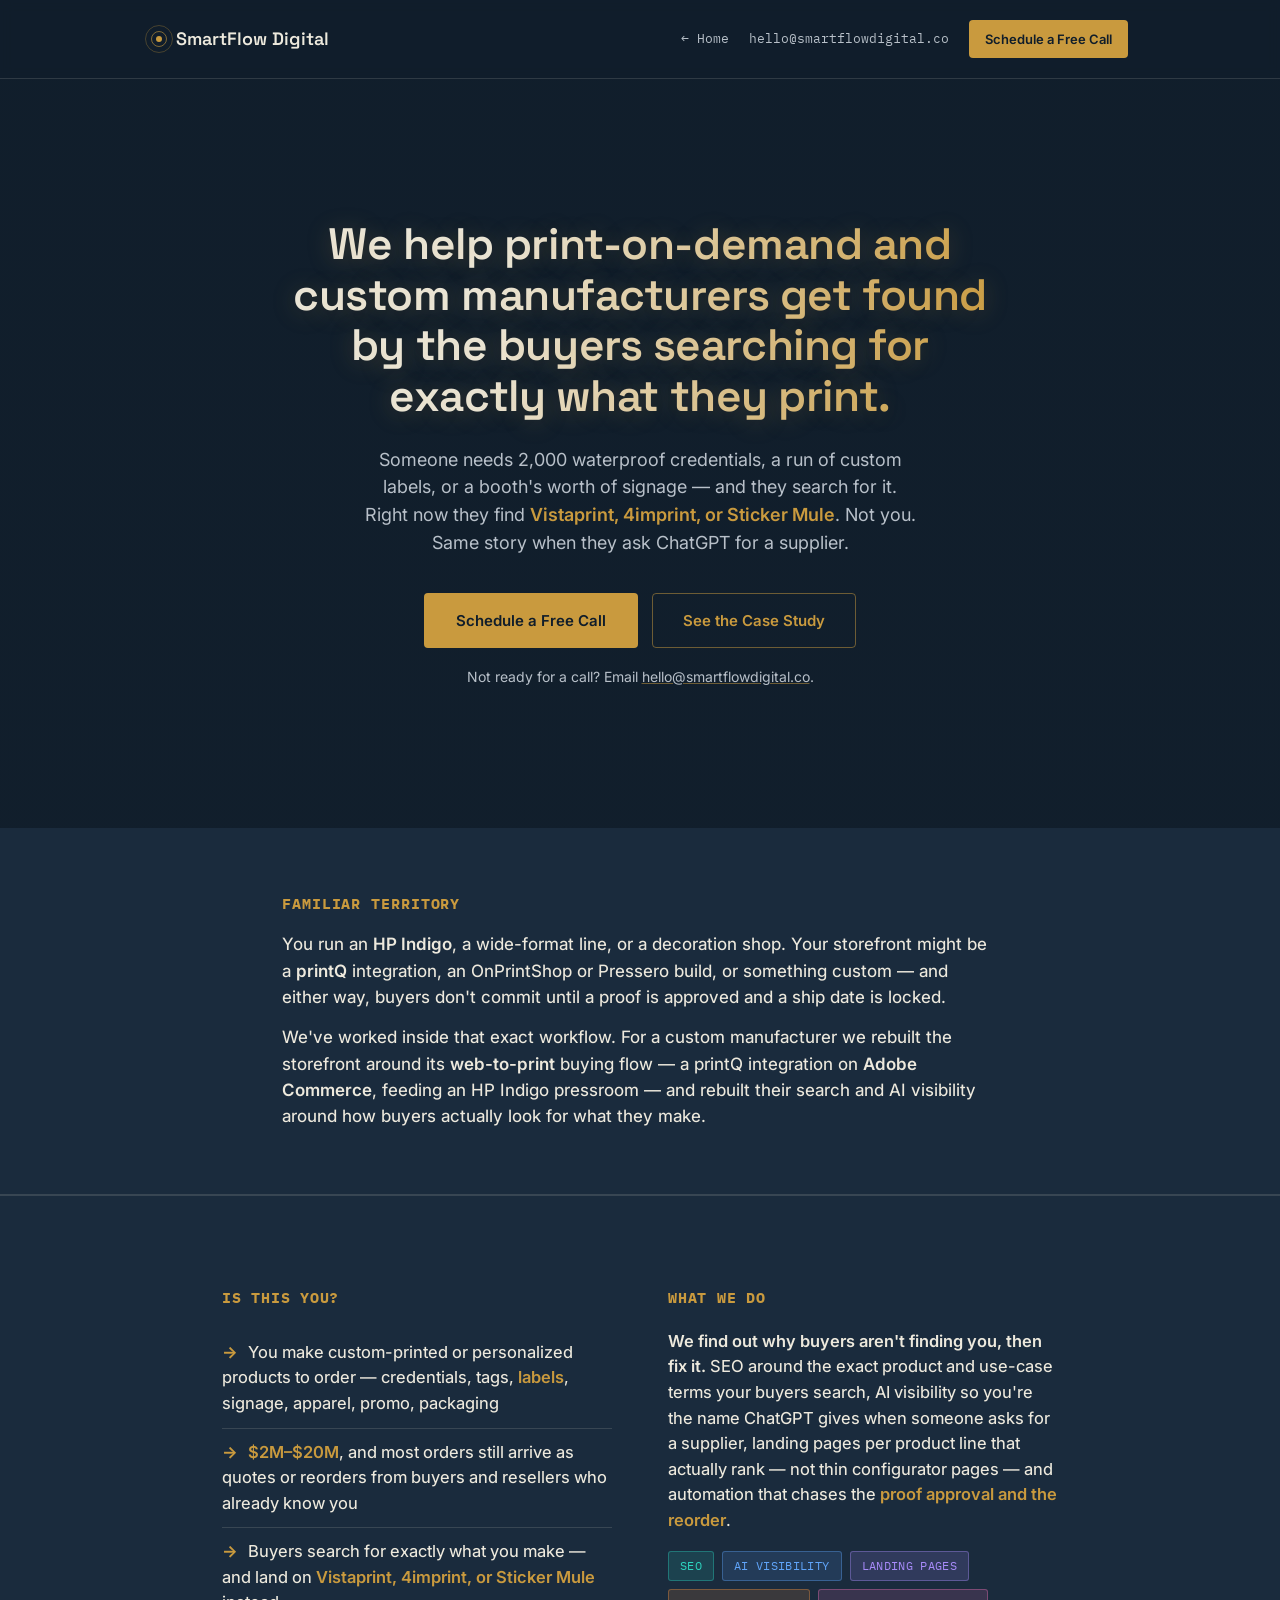
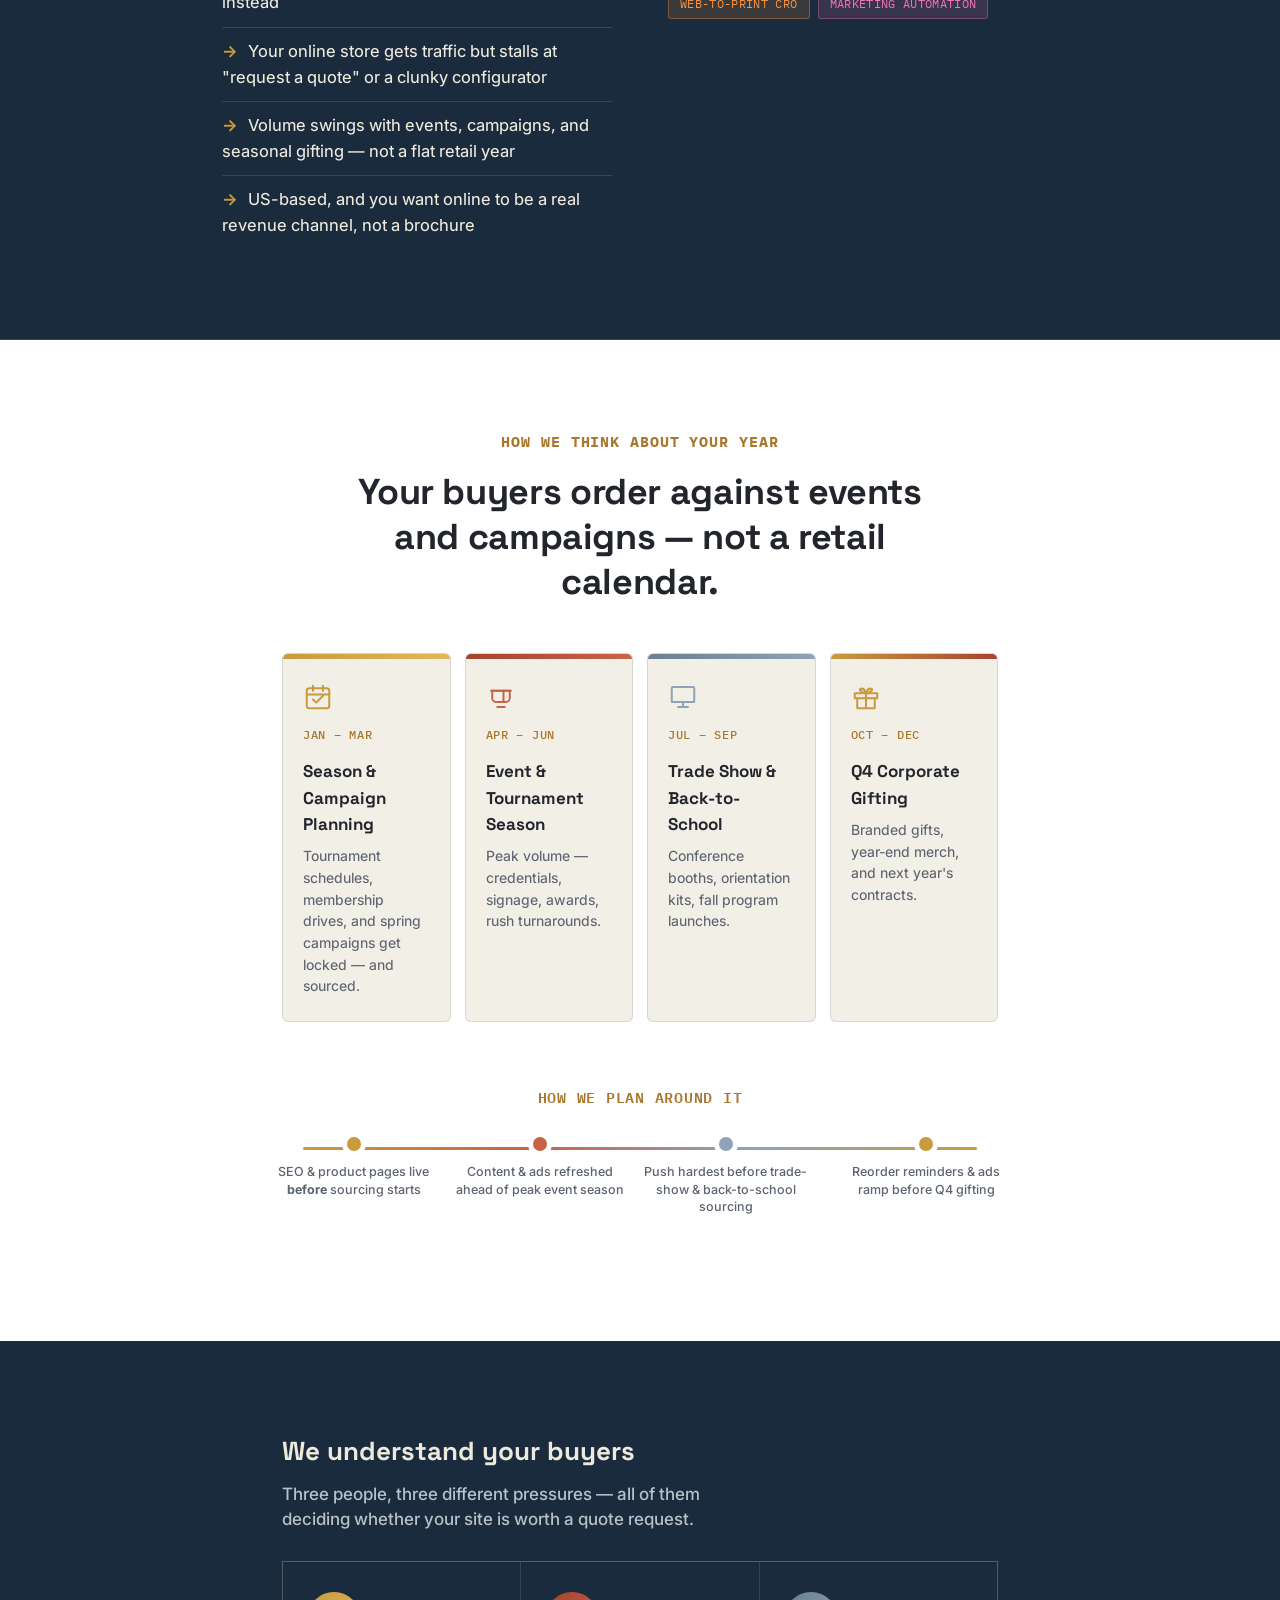
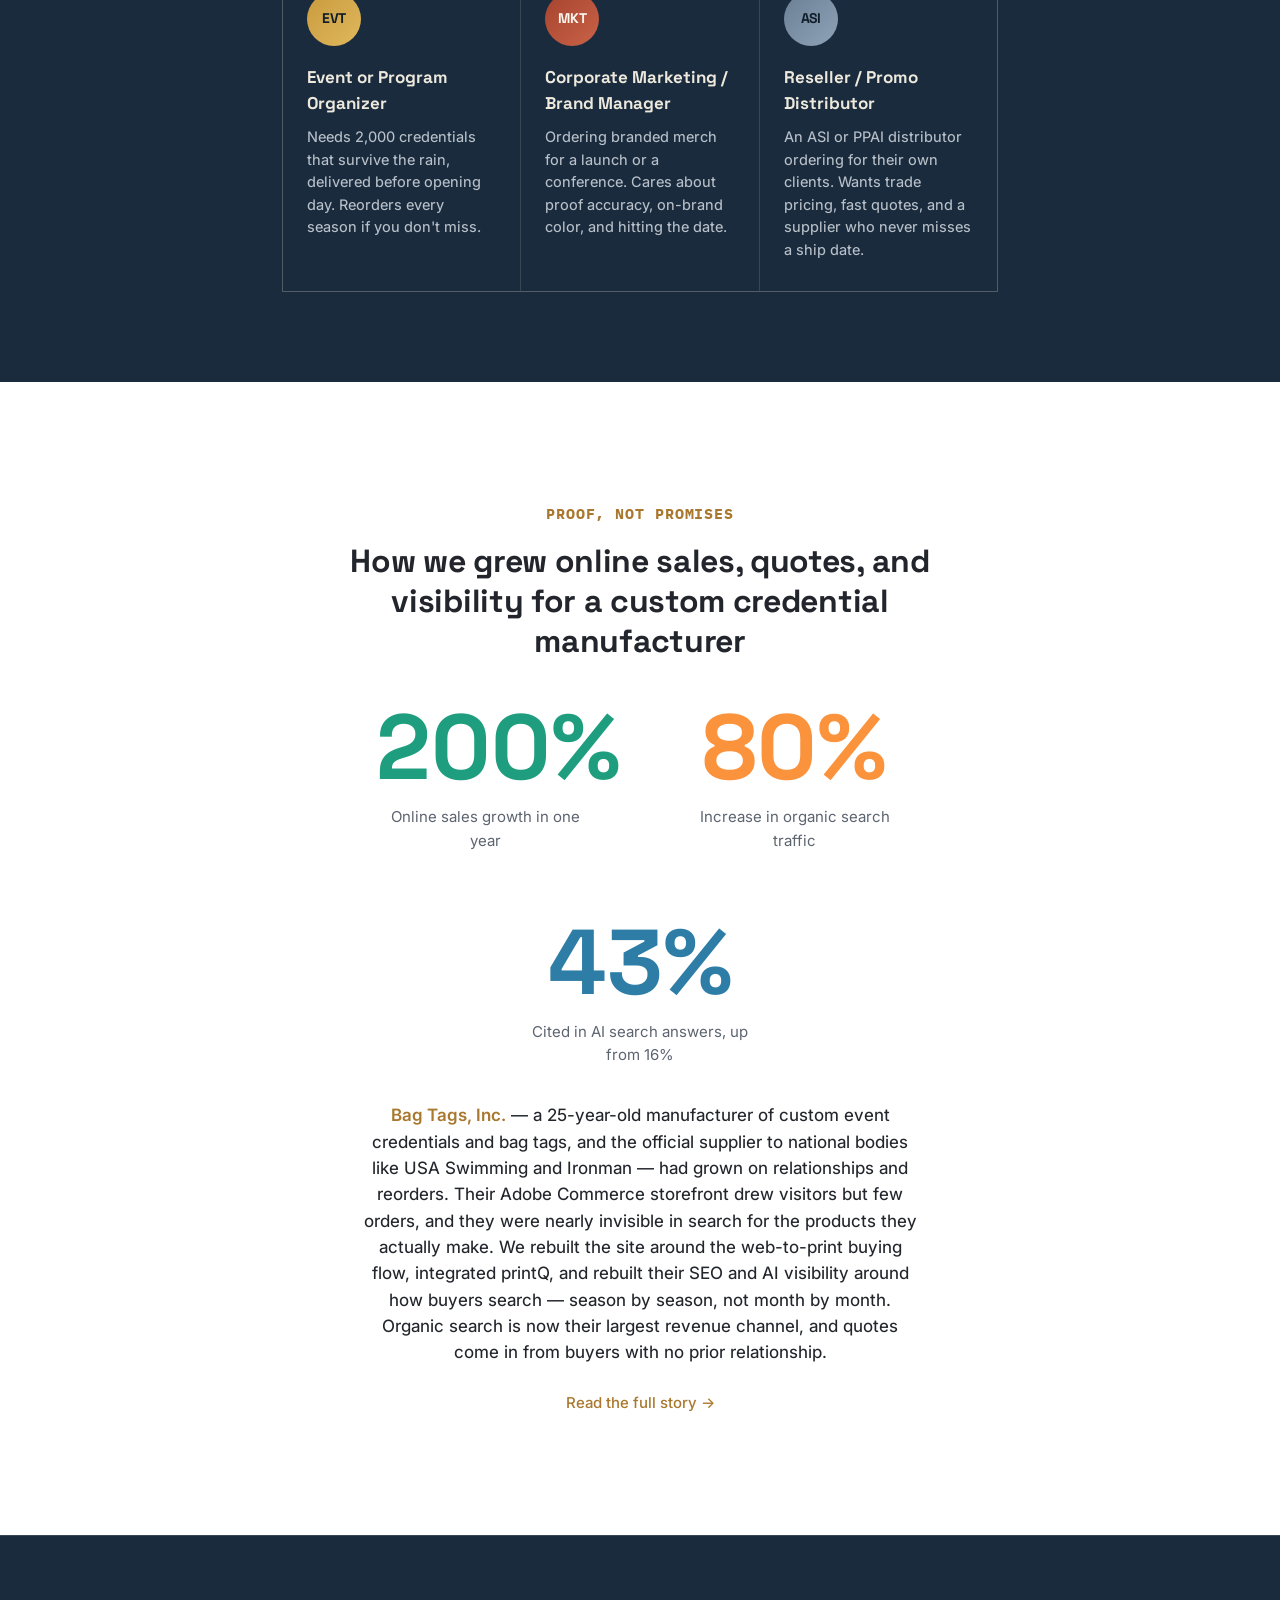
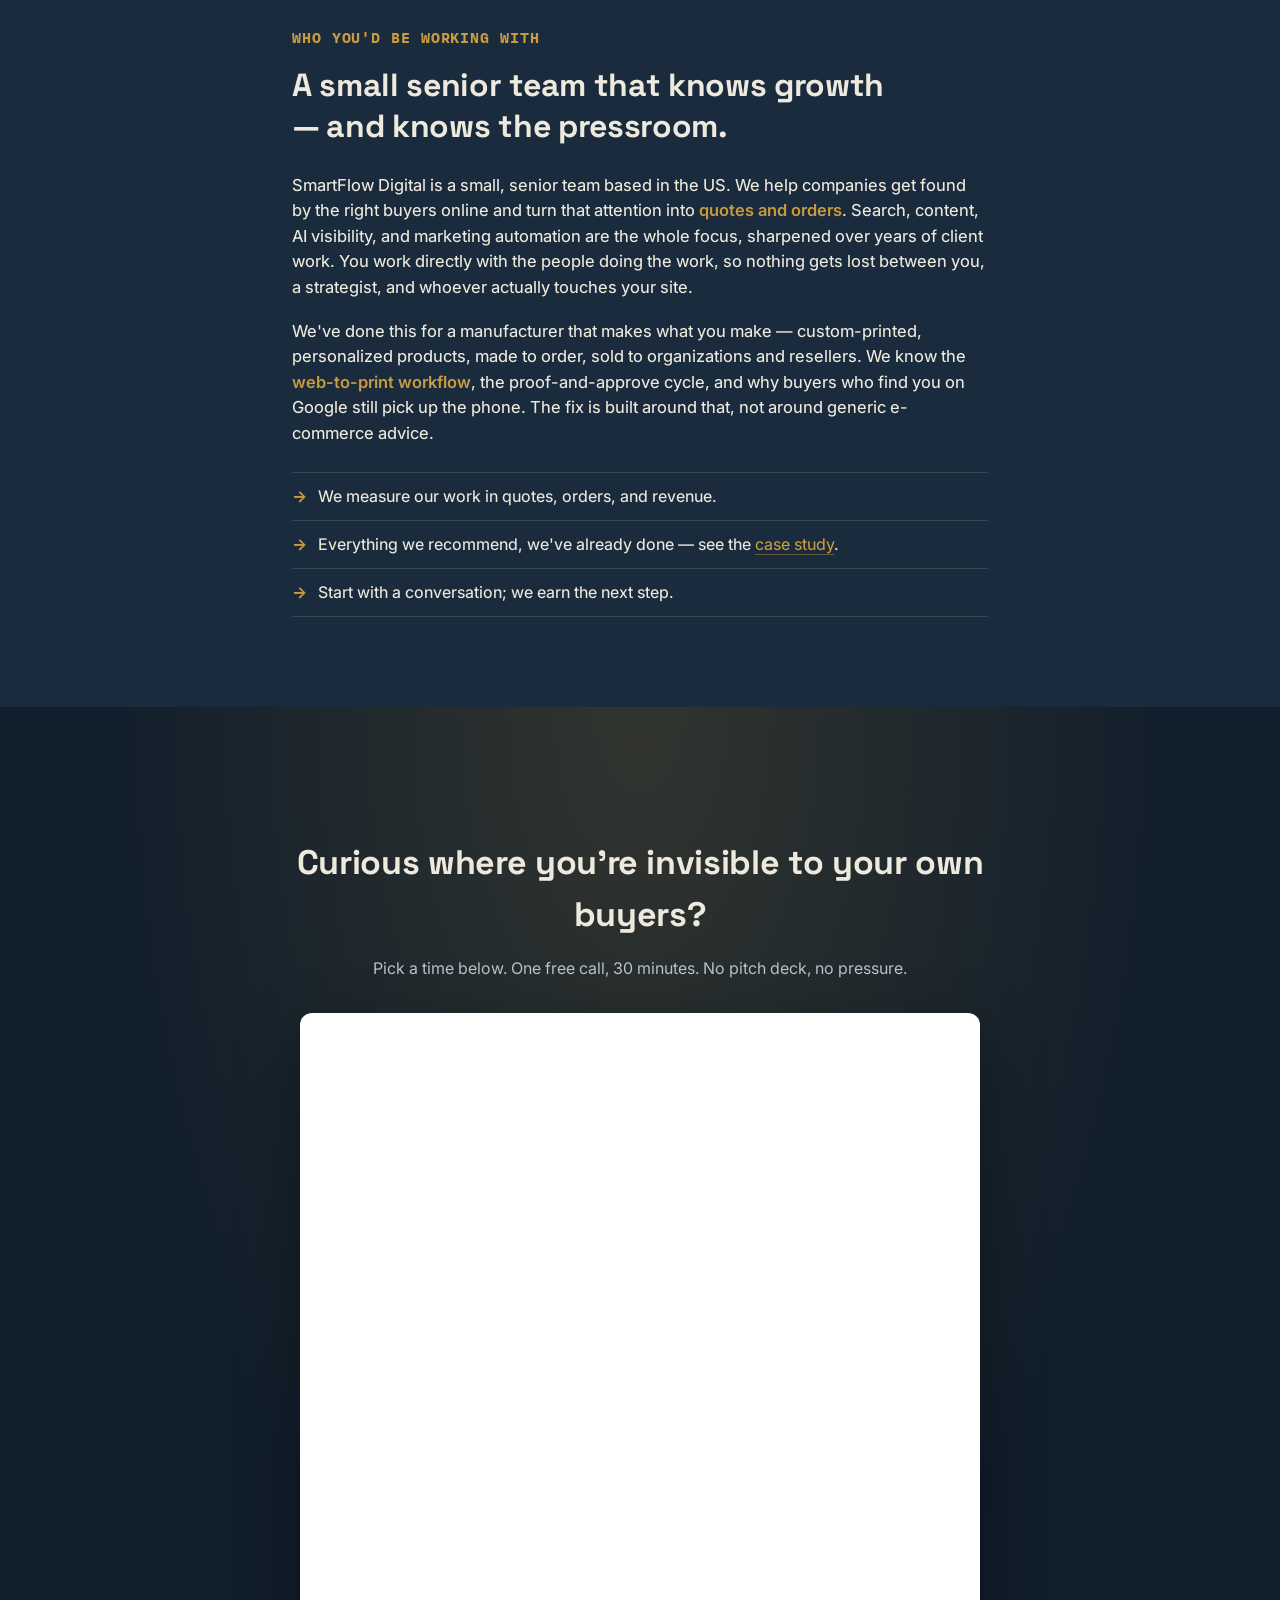
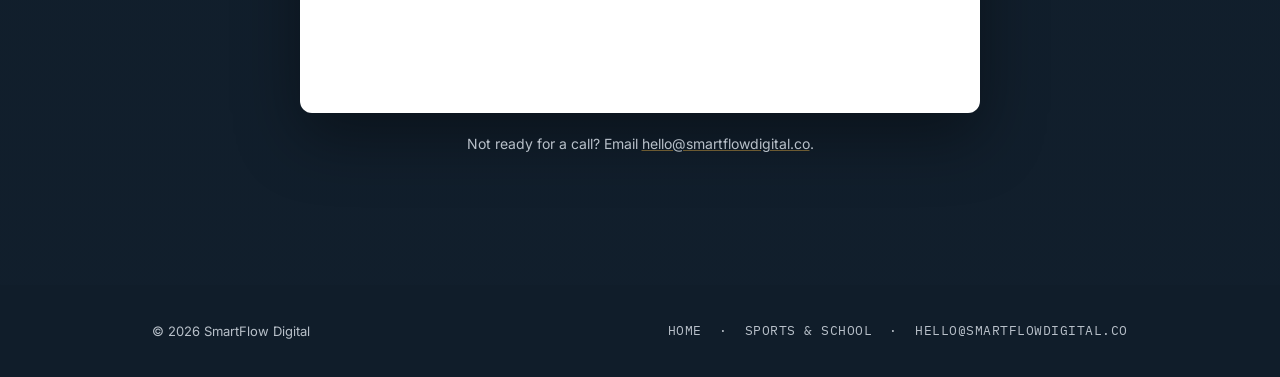
==== print/index.html @ 630b808c "Add /print vertical; promote shared section CSS into site.css - print/index.html: print-on-demand & " ====
<!DOCTYPE html>
<html lang="en">
<head>
<meta charset="UTF-8">
<title>SmartFlow Digital — Search &amp; AI Visibility for Print-on-Demand &amp; Custom Manufacturers</title>
<meta name="viewport" content="width=device-width, initial-scale=1.0">
<meta name="description" content="SmartFlow Digital helps print-on-demand and custom personalization manufacturers get found by the buyers searching Google and AI for exactly what they print — and turns that traffic into quotes and orders.">
<link rel="preconnect" href="https://fonts.googleapis.com">
<link href="https://fonts.googleapis.com/css2?family=Space+Grotesk:wght@400;500;600;700&family=Inter:wght@400;500;600&family=IBM+Plex+Mono:wght@400;500&display=swap" rel="stylesheet">
<link rel="stylesheet" href="/assets/site.css">
<style>
  /* Foundation + section components (familiar, who-what, calendar, personas,
     timeline, proof, about) are in /assets/site.css */

  .hero {
    padding-top: 140px; padding-bottom: 140px; text-align: center;
    background:
      linear-gradient(180deg, rgba(16,29,42,0.93) 0%, rgba(16,29,42,0.9) 100%),
      url('https://images.unsplash.com/photo-1503694978374-8a2fa686963a?auto=format&fit=crop&w=1800&q=70') center/cover no-repeat;
  }
  .final-cta {
    background:
      radial-gradient(ellipse at 50% 0%, rgba(201,154,62,0.18) 0%, transparent 60%),
      linear-gradient(180deg, rgba(16,29,42,0.94) 0%, rgba(16,29,42,0.9) 100%),
      url('https://images.unsplash.com/photo-1758183961426-88d64eb5f787?auto=format&fit=crop&w=1800&q=65') center/cover no-repeat;
  }
  h1.headline {
    font-size: 44px; font-weight: 600; line-height: 1.15; margin-bottom: 24px;
    background: linear-gradient(100deg, var(--cream) 30%, var(--gold) 100%);
    -webkit-background-clip: text; background-clip: text; -webkit-text-fill-color: transparent; color: var(--cream);
    text-shadow: 0 2px 24px rgba(201,154,62,0.25);
  }
  .sub { font-size: 18px; color: var(--cream-dim); max-width: 560px; margin: 0 auto 36px; }

  @media (max-width: 700px) {
    .hero { padding-top: 90px; padding-bottom: 90px; }
  }
</style>
</head>
<body>

<nav>
  <div class="wrap">
    <a class="logo" href="/"><span class="signal"><span class="dot"></span></span> SmartFlow Digital</a>
    <div class="nav-actions">
      <a class="nav-collapse" href="/">&larr; Home</a>
      <a class="nav-collapse" href="mailto:hello@smartflowdigital.co">hello@smartflowdigital.co</a>
      <a class="nav-cta" href="#contact">Schedule a Free Call</a>
    </div>
  </div>
</nav>

<section class="hero">
  <div class="wrap">
    <h1 class="headline">We help print-on-demand and custom manufacturers get found by the buyers searching for exactly what they print.</h1>
    <p class="sub">Someone needs 2,000 waterproof credentials, a run of custom labels, or a booth's worth of signage — and they search for it. Right now they find <mark>Vistaprint, 4imprint, or Sticker Mule</mark>. Not you. Same story when they ask ChatGPT for a supplier.</p>
    <div class="cta-row">
      <a class="btn-primary" href="#contact">Schedule a Free Call</a>
      <a class="btn-secondary" href="/case-study.html">See the Case Study</a>
    </div>
    <a class="message-link" href="mailto:hello@smartflowdigital.co">Not ready for a call? Email <u>hello@smartflowdigital.co</u>.</a>
  </div>
</section>

<section class="familiar">
  <div class="wrap">
    <div class="section-label mono">Familiar territory</div>
    <p>You run an <strong>HP Indigo</strong>, a wide-format line, or a decoration shop. Your storefront might be a <strong>printQ</strong> integration, an OnPrintShop or Pressero build, or something custom — and either way, buyers don't commit until a proof is approved and a ship date is locked.</p>
    <p>We've worked inside that exact workflow. For a custom manufacturer we rebuilt the storefront around its <strong>web-to-print</strong> buying flow — a printQ integration on <strong>Adobe Commerce</strong>, feeding an HP Indigo pressroom — and rebuilt their search and AI visibility around how buyers actually look for what they make.</p>
  </div>
</section>

<section class="who-what">
  <div class="wrap">
    <div>
      <div class="col-label mono">Is this you?</div>
      <ul>
        <li><span class="mark">→</span>You make custom-printed or personalized products to order — credentials, tags, <mark>labels</mark>, signage, apparel, promo, packaging</li>
        <li><span class="mark">→</span><mark>$2M–$20M</mark>, and most orders still arrive as quotes or reorders from buyers and resellers who already know you</li>
        <li><span class="mark">→</span>Buyers search for exactly what you make — and land on <mark>Vistaprint, 4imprint, or Sticker Mule</mark> instead</li>
        <li><span class="mark">→</span>Your online store gets traffic but stalls at "request a quote" or a clunky configurator</li>
        <li><span class="mark">→</span>Volume swings with events, campaigns, and seasonal gifting — not a flat retail year</li>
        <li><span class="mark">→</span>US-based, and you want online to be a real revenue channel, not a brochure</li>
      </ul>
    </div>
    <div>
      <div class="col-label mono">What we do</div>
      <p class="services-blurb"><strong>We find out why buyers aren't finding you, then fix it.</strong> SEO around the exact product and use-case terms your buyers search, AI visibility so you're the name ChatGPT gives when someone asks for a supplier, landing pages per product line that actually rank — not thin configurator pages — and automation that chases the <mark>proof approval and the reorder</mark>.</p>
      <div class="services-list">
        <span class="pill pill-teal">SEO</span>
        <span class="pill pill-blue">AI Visibility</span>
        <span class="pill pill-violet">Landing Pages</span>
        <span class="pill pill-orange">Web-to-Print CRO</span>
        <span class="pill pill-pink">Marketing Automation</span>
      </div>
    </div>
  </div>
</section>

<section class="calendar-section light-panel">
  <div class="wrap">
    <div class="section-label mono">How we think about your year</div>
    <h2>Your buyers order against events and campaigns — not a retail calendar.</h2>
    <div class="calendar-strip">
      <div class="calendar-item">
        <div class="icon"><svg viewBox="0 0 24 24" fill="none" stroke="currentColor" stroke-width="1.6" stroke-linecap="round" stroke-linejoin="round"><rect x="3" y="5" width="18" height="16" rx="2"/><path d="M3 10h18M8 3v4M16 3v4"/><path d="M8 14l2.5 2.5L16 11"/></svg></div>
        <div class="period">Jan – Mar</div>
        <h4>Season &amp; Campaign Planning</h4>
        <p>Tournament schedules, membership drives, and spring campaigns get locked — and sourced.</p>
      </div>
      <div class="calendar-item">
        <div class="icon"><svg viewBox="0 0 24 24" fill="none" stroke="currentColor" stroke-width="1.6" stroke-linecap="round" stroke-linejoin="round"><path d="M5 7h14v6a3 3 0 0 1-3 3H8a3 3 0 0 1-3-3V7z"/><path d="M14 7v9"/><path d="M4 7h16"/><path d="M9 20h6"/></svg></div>
        <div class="period">Apr – Jun</div>
        <h4>Event &amp; Tournament Season</h4>
        <p>Peak volume — credentials, signage, awards, rush turnarounds.</p>
      </div>
      <div class="calendar-item">
        <div class="icon"><svg viewBox="0 0 24 24" fill="none" stroke="currentColor" stroke-width="1.6" stroke-linecap="round" stroke-linejoin="round"><rect x="3" y="4" width="18" height="12" rx="1"/><path d="M3 16h18M8 20h8M12 16v4"/></svg></div>
        <div class="period">Jul – Sep</div>
        <h4>Trade Show &amp; Back-to-School</h4>
        <p>Conference booths, orientation kits, fall program launches.</p>
      </div>
      <div class="calendar-item">
        <div class="icon"><svg viewBox="0 0 24 24" fill="none" stroke="currentColor" stroke-width="1.6" stroke-linecap="round" stroke-linejoin="round"><rect x="3" y="9" width="18" height="4"/><path d="M5 13v8h14v-8"/><path d="M12 9v12"/><path d="M12 9C11 6 9 5 7.5 5.5S9 9 12 9zM12 9c1-3 3-4 4.5-3.5S15 9 12 9z"/></svg></div>
        <div class="period">Oct – Dec</div>
        <h4>Q4 Corporate Gifting</h4>
        <p>Branded gifts, year-end merch, and next year's contracts.</p>
      </div>
    </div>

    <div class="timeline-caption">How we plan around it</div>
    <div class="timeline-track">
      <div class="timeline-line"></div>
      <div class="timeline-node" style="left:10%">
        <div class="node-dot" style="background:#C99A3E"></div>
        <div class="node-label">SEO &amp; product pages live <strong>before</strong> sourcing starts</div>
      </div>
      <div class="timeline-node" style="left:36%">
        <div class="node-dot" style="background:#C96348"></div>
        <div class="node-label">Content &amp; ads refreshed ahead of peak event season</div>
      </div>
      <div class="timeline-node" style="left:62%">
        <div class="node-dot" style="background:#8FA3B8"></div>
        <div class="node-label">Push hardest before trade-show &amp; back-to-school sourcing</div>
      </div>
      <div class="timeline-node" style="left:90%">
        <div class="node-dot" style="background:#C99A3E"></div>
        <div class="node-label">Reorder reminders &amp; ads ramp before Q4 gifting</div>
      </div>
    </div>
  </div>
</section>

<section class="persona-section">
  <div class="wrap">
    <div class="persona-header">
      <div class="persona-label">We understand your buyers</div>
      <p class="persona-intro">Three people, three different pressures — all of them deciding whether your site is worth a quote request.</p>
    </div>
    <div class="persona-grid">
      <div class="persona-card">
        <div class="persona-avatar">EVT</div>
        <div class="role">Event or Program Organizer</div>
        <p>Needs 2,000 credentials that survive the rain, delivered before opening day. Reorders every season if you don't miss.</p>
      </div>
      <div class="persona-card">
        <div class="persona-avatar">MKT</div>
        <div class="role">Corporate Marketing / Brand Manager</div>
        <p>Ordering branded merch for a launch or a conference. Cares about proof accuracy, on-brand color, and hitting the date.</p>
      </div>
      <div class="persona-card">
        <div class="persona-avatar">ASI</div>
        <div class="role">Reseller / Promo Distributor</div>
        <p>An ASI or PPAI distributor ordering for their own clients. Wants trade pricing, fast quotes, and a supplier who never misses a ship date.</p>
      </div>
    </div>
  </div>
</section>

<section class="proof light-panel">
  <div class="wrap">
    <div class="section-label mono">Proof, not promises</div>
    <h2>How we grew online sales, quotes, and visibility for a custom credential manufacturer</h2>
    <div class="stat-row">
      <div class="stat">
        <div class="big-num">200%</div>
        <div class="big-num-label">Online sales growth in one year</div>
      </div>
      <div class="stat">
        <div class="big-num">80%</div>
        <div class="big-num-label">Increase in organic search traffic</div>
      </div>
      <div class="stat">
        <div class="big-num">43%</div>
        <div class="big-num-label">Cited in AI search answers, up from 16%</div>
      </div>
    </div>
    <p class="proof-story"><mark>Bag Tags, Inc.</mark> — a 25-year-old manufacturer of custom event credentials and bag tags, and the official supplier to national bodies like USA Swimming and Ironman — had grown on relationships and reorders. Their Adobe Commerce storefront drew visitors but few orders, and they were nearly invisible in search for the products they actually make. We rebuilt the site around the web-to-print buying flow, integrated printQ, and rebuilt their SEO and AI visibility around how buyers search — season by season, not month by month. Organic search is now their largest revenue channel, and quotes come in from buyers with no prior relationship.</p>
    <a class="link" href="/case-study.html">Read the full story →</a>
  </div>
</section>

<section class="about">
  <div class="wrap">
    <div class="section-label mono">Who you'd be working with</div>
    <h2>A small senior team that knows growth — and knows the pressroom.</h2>
    <p>SmartFlow Digital is a small, senior team based in the US. We help companies get found by the right buyers online and turn that attention into <mark>quotes and orders</mark>. Search, content, AI visibility, and marketing automation are the whole focus, sharpened over years of client work. You work directly with the people doing the work, so nothing gets lost between you, a strategist, and whoever actually touches your site.</p>
    <p>We've done this for a manufacturer that makes what you make — custom-printed, personalized products, made to order, sold to organizations and resellers. We know the <mark>web-to-print workflow</mark>, the proof-and-approve cycle, and why buyers who find you on Google still pick up the phone. The fix is built around that, not around generic e-commerce advice.</p>
    <ul>
      <li>We measure our work in quotes, orders, and revenue.</li>
      <li>Everything we recommend, we've already done — see the <a href="/case-study.html">case study</a>.</li>
      <li>Start with a conversation; we earn the next step.</li>
    </ul>
  </div>
</section>

<section class="final-cta" id="contact">
  <div class="wrap">
    <h2>Curious where you're invisible to your own buyers?</h2>
    <p>Pick a time below. One free call, 30 minutes. No pitch deck, no pressure.</p>
    <div class="calendly-embed">
      <div class="calendly-inline-widget" data-url="https://calendly.com/dhiraj-smartflowdigital/30min?hide_gdpr_banner=1"></div>
    </div>
    <a class="message-link" href="mailto:hello@smartflowdigital.co">Not ready for a call? Email <u>hello@smartflowdigital.co</u>.</a>
  </div>
</section>

<footer>
  <div class="wrap">
    <span>© 2026 SmartFlow Digital</span>
    <span class="mono"><a href="/">Home</a> &nbsp;·&nbsp; <a href="/sports/">Sports &amp; School</a> &nbsp;·&nbsp; <a href="mailto:hello@smartflowdigital.co">hello@smartflowdigital.co</a></span>
  </div>
</footer>

<script type="text/javascript" src="https://assets.calendly.com/assets/external/widget.js" async></script>

</body>
</html>
---- assets/site.css ----
/* SmartFlow Digital — shared foundation
   Page-specific rules live in each page's inline <style>, loaded after this file. */

:root {
  --bg-dark: #1A2B3D;
  --bg-darker: #101D2A;
  --cream: #EDE9DD;
  --cream-dim: #B8C0C9;
  --gold: #C99A3E;
  --line: rgba(237,233,221,0.14);
}
* { box-sizing: border-box; margin: 0; padding: 0; }
html { scroll-behavior: smooth; }
body {
  background: var(--bg-dark);
  color: var(--cream);
  font-family: 'Inter', sans-serif;
  line-height: 1.55;
  -webkit-font-smoothing: antialiased;
}
a { color: inherit; }
.mono { font-family: 'IBM Plex Mono', monospace; letter-spacing: 0.04em; text-transform: uppercase; }
h1, h2 { font-family: 'Space Grotesk', sans-serif; letter-spacing: -0.01em; }
mark { background: none; color: var(--gold); font-weight: 600; }
.wrap { max-width: 780px; margin: 0 auto; padding: 0 32px; }

section.light-panel {
  --bg-dark: #FFFFFF;
  --bg-darker: #F2EFE6;
  --cream: #22262C;
  --cream-dim: #5C6470;
  --gold: #A9782E;
  --line: rgba(34,38,44,0.12);
  background: var(--bg-dark);
  color: var(--cream);
}

/* Signal motif */
.signal { position: relative; width: 14px; height: 14px; flex: none; display: inline-block; }
.signal::before, .signal::after {
  content: ''; position: absolute; border-radius: 50%; border: 1px solid var(--gold);
  top: 50%; left: 50%; transform: translate(-50%, -50%);
}
.signal .dot { position: absolute; width: 6px; height: 6px; background: var(--gold); border-radius: 50%; top: 50%; left: 50%; transform: translate(-50%,-50%); }
.signal::before { width: 14px; height: 14px; opacity: 0.6; }
.signal::after { width: 26px; height: 26px; opacity: 0.3; }

/* Nav */
nav { position: sticky; top: 0; z-index: 10; background: rgba(16,29,42,0.92); backdrop-filter: blur(6px); border-bottom: 1px solid var(--line); }
nav .wrap { max-width: 1040px; display: flex; align-items: center; justify-content: space-between; padding-top: 20px; padding-bottom: 20px; }
.logo { font-family: 'Space Grotesk', sans-serif; font-weight: 600; font-size: 18px; color: var(--cream); display: flex; align-items: center; gap: 10px; text-decoration: none; }
.nav-actions { display: flex; align-items: center; gap: 20px; }
.nav-actions a { font-family: 'IBM Plex Mono', monospace; font-size: 13px; color: var(--cream-dim); text-decoration: none; white-space: nowrap; }
.nav-actions a:hover { color: var(--gold); }
.nav-actions .nav-cta { font-family: 'Inter', sans-serif; background: var(--gold); color: #101D2A; font-weight: 600; padding: 9px 16px; border-radius: 4px; }
.nav-actions .nav-cta:hover { color: #101D2A; opacity: 0.88; }
@media (max-width: 640px) {
  .nav-actions { gap: 12px; }
  .nav-actions a.nav-collapse { display: none; }
  .nav-actions .nav-cta { padding: 8px 13px; font-size: 12px; }
}

/* Buttons + CTA helpers */
.btn-primary { display: inline-block; background: var(--gold); color: #101D2A; font-weight: 600; padding: 16px 32px; border-radius: 4px; text-decoration: none; font-size: 15px; transition: transform .15s; }
.btn-primary:hover { transform: translateY(-1px); }
.btn-secondary {
  display: inline-block; background: transparent; color: var(--gold); font-weight: 600; padding: 15px 30px;
  border-radius: 4px; text-decoration: none; font-size: 15px; border: 1.5px solid rgba(201,154,62,0.5);
  transition: background .15s, transform .15s;
}
.btn-secondary:hover { background: rgba(201,154,62,0.1); transform: translateY(-1px); }
.cta-row { display: flex; gap: 14px; justify-content: center; flex-wrap: wrap; }
.message-link { display: block; margin-top: 18px; font-size: 14px; color: var(--cream-dim); text-decoration: none; }
.message-link:hover { color: var(--gold); }
.message-link u { text-decoration: underline; text-decoration-color: rgba(201,154,62,0.5); }

/* Final CTA shell */
.final-cta {
  text-align: center; padding: 130px 0; scroll-margin-top: 72px;
  background:
    radial-gradient(ellipse at 50% 0%, rgba(201,154,62,0.18) 0%, transparent 60%),
    linear-gradient(180deg, rgba(16,29,42,0.93) 0%, rgba(16,29,42,0.9) 100%),
    url('https://images.unsplash.com/photo-1721924885411-a65796c8af48?auto=format&fit=crop&w=1800&q=70') center/cover no-repeat;
}
.final-cta h2 { font-size: 34px; margin-bottom: 14px; }
.final-cta p { color: var(--cream-dim); font-size: 16px; margin-bottom: 32px; }
.calendly-embed { max-width: 680px; margin: 0 auto 20px; border-radius: 12px; overflow: hidden; background: #fff; box-shadow: 0 24px 64px rgba(0,0,0,0.38); }
.calendly-inline-widget { min-width: 320px; height: 700px; }

/* Footer */
footer { padding: 36px 0; background: var(--bg-darker); }
footer .wrap { max-width: 1040px; display: flex; justify-content: space-between; align-items: center; font-size: 13px; color: var(--cream-dim); }
footer a { text-decoration: none; }
footer a:hover { color: var(--gold); }


/* ============================================================
   Page-section components — shared by the home + vertical pages.
   Page-specific bits (hero image, headline treatment, per-page
   copy widths) stay in each page's inline <style>.
   ============================================================ */

/* Who / What two-column */
.who-what { padding: 90px 0; border-top: 1px solid var(--line); border-bottom: 1px solid var(--line); }
.who-what .wrap { max-width: 900px; display: grid; grid-template-columns: 1fr 1fr; gap: 56px; }
.who-what .col-label { font-size: 15px; font-weight: 700; color: var(--gold); margin-bottom: 20px; letter-spacing: 0.05em; }
.who-what ul { list-style: none; }
.who-what li { padding: 11px 0; font-size: 16.5px; font-weight: 450; color: var(--cream); border-bottom: 1px solid var(--line); }
.who-what li:last-child { border-bottom: none; }
.who-what li span.mark { color: var(--gold); margin-right: 10px; font-weight: 700; }
.who-what .services-blurb { font-size: 16.5px; font-weight: 450; color: var(--cream); }
.who-what .services-blurb strong { color: var(--cream); font-weight: 600; }
.who-what .services-list { margin-top: 18px; display: flex; flex-wrap: wrap; gap: 8px; }
.who-what .pill { font-family: 'IBM Plex Mono', monospace; font-size: 11.5px; padding: 5px 11px; border-radius: 3px; text-transform: uppercase; letter-spacing: 0.03em; border: 1px solid transparent; }
.who-what .pill-teal { color: #2DD4BF; background: rgba(45,212,191,0.14); border-color: rgba(45,212,191,0.35); }
.who-what .pill-orange { color: #FB923C; background: rgba(251,146,60,0.14); border-color: rgba(251,146,60,0.35); }
.who-what .pill-violet { color: #A78BFA; background: rgba(167,139,250,0.16); border-color: rgba(167,139,250,0.38); }
.who-what .pill-pink { color: #F472B6; background: rgba(244,114,182,0.14); border-color: rgba(244,114,182,0.36); }
.who-what .pill-blue { color: #60A5FA; background: rgba(96,165,250,0.14); border-color: rgba(96,165,250,0.36); }

/* Familiar-territory band (vertical pages) */
.familiar { padding: 64px 0; border-bottom: 1px solid var(--line); }
.familiar .wrap { max-width: 780px; }
.familiar .section-label { font-size: 15px; font-weight: 700; color: var(--gold); margin-bottom: 16px; letter-spacing: 0.06em; }
.familiar p { font-size: 17px; font-weight: 450; color: var(--cream); }
.familiar p + p { margin-top: 14px; }
.familiar strong { color: var(--cream); font-weight: 600; }

/* Personas */
.persona-section { padding: 90px 0; }
.persona-header { margin-bottom: 28px; }
.persona-label { font-family: 'Space Grotesk', sans-serif; font-size: 26px; font-weight: 700; color: var(--cream); margin-bottom: 10px; }
.persona-intro { font-size: 17px; font-weight: 500; color: var(--cream-dim); max-width: 480px; line-height: 1.5; }
.persona-grid { display: grid; grid-template-columns: repeat(3, 1fr); gap: 1px; background: var(--line); border: 1px solid var(--line); }
.persona-card { background: var(--bg-dark); padding: 30px 24px; }
.persona-avatar {
  width: 54px; height: 54px; border-radius: 50%; display: flex; align-items: center; justify-content: center;
  font-family: 'Space Grotesk', sans-serif; font-weight: 700; font-size: 14px; letter-spacing: -0.02em; color: #101D2A; margin-bottom: 18px;
}
.persona-card:nth-child(1) .persona-avatar { background: linear-gradient(135deg, #C99A3E, #E0B85C); }
.persona-card:nth-child(2) .persona-avatar { background: linear-gradient(135deg, #A6432E, #C96348); color: #FBF8F0; }
.persona-card:nth-child(3) .persona-avatar { background: linear-gradient(135deg, #6B7F94, #8FA3B8); }
.persona-card .role { font-family: 'Space Grotesk', sans-serif; font-size: 17px; font-weight: 700; margin-bottom: 10px; color: var(--cream); }
.persona-card p { font-size: 14.5px; font-weight: 450; color: var(--cream-dim); }

/* Proof */
.proof { padding: 120px 0; text-align: center; }
.proof .section-label { font-size: 15px; font-weight: 700; color: var(--gold); margin-bottom: 16px; letter-spacing: 0.06em; }
.proof h2 { font-family: 'Space Grotesk', sans-serif; font-size: 32px; font-weight: 700; line-height: 1.25; margin-bottom: 40px; max-width: 600px; margin-left: auto; margin-right: auto; color: var(--cream); }
.stat-row { display: flex; justify-content: center; gap: 64px; flex-wrap: wrap; margin-bottom: 36px; }
.stat-row .stat { text-align: center; }
.big-num { font-family: 'Space Grotesk', sans-serif; font-size: 92px; font-weight: 700; line-height: 1; }
.stat:nth-child(1) .big-num { color: #1E9E7E; }
.stat:nth-child(2) .big-num { color: #FB923C; }
.stat:nth-child(3) .big-num { color: #2E7DA6; }
.big-num-label { font-size: 15px; color: var(--cream-dim); margin-top: 12px; max-width: 220px; }
.proof-story { font-size: 17px; font-weight: 450; color: var(--cream); max-width: 560px; margin: 0 auto 24px; }
.proof a.link { color: var(--gold); font-size: 15px; text-decoration: none; font-weight: 500; }

/* Seasonal / order-trigger calendar */
.calendar-section { padding: 90px 0; }
.calendar-section .section-label { font-size: 15px; font-weight: 700; color: var(--gold); margin-bottom: 16px; text-align: center; letter-spacing: 0.06em; }
.calendar-section h2 { font-family: 'Space Grotesk', sans-serif; font-size: 36px; font-weight: 700; line-height: 1.25; text-align: center; margin-bottom: 48px; max-width: 620px; margin-left: auto; margin-right: auto; color: var(--cream); }
.calendar-strip { display: grid; grid-template-columns: repeat(4, 1fr); gap: 14px; margin-bottom: 64px; }
.calendar-item {
  background: var(--bg-darker); padding: 28px 20px 24px; border-radius: 6px; position: relative; overflow: hidden;
  border: 1px solid var(--line); transition: transform 0.2s ease, box-shadow 0.2s ease;
}
.calendar-item::before { content: ''; position: absolute; top: 0; left: 0; right: 0; height: 5px; }
.calendar-item:nth-child(1)::before { background: linear-gradient(90deg, #C99A3E, #E0B85C); }
.calendar-item:nth-child(2)::before { background: linear-gradient(90deg, #A6432E, #C96348); }
.calendar-item:nth-child(3)::before { background: linear-gradient(90deg, #6B7F94, #8FA3B8); }
.calendar-item:nth-child(4)::before { background: linear-gradient(90deg, #C99A3E, #A6432E); }
.calendar-item:hover { transform: translateY(-4px); box-shadow: 0 12px 28px rgba(0,0,0,0.35); }
.calendar-item .icon { width: 30px; height: 30px; margin-bottom: 14px; }
.calendar-item .icon svg { width: 100%; height: 100%; }
.calendar-item:nth-child(1) .icon { color: #C99A3E; }
.calendar-item:nth-child(2) .icon { color: #C96348; }
.calendar-item:nth-child(3) .icon { color: #8FA3B8; }
.calendar-item:nth-child(4) .icon { color: #C99A3E; }
.calendar-item .period { font-family: 'IBM Plex Mono', monospace; font-size: 12px; color: var(--gold); text-transform: uppercase; letter-spacing: 0.06em; margin-bottom: 14px; font-weight: 500; }
.calendar-item h4 { font-family: 'Space Grotesk', sans-serif; font-size: 17px; font-weight: 700; margin-bottom: 8px; color: var(--cream); }
.calendar-item p { font-size: 14px; font-weight: 450; color: var(--cream-dim); }

/* Planning timeline */
.timeline-caption { text-align: center; font-family: 'IBM Plex Mono', monospace; font-size: 15px; font-weight: 600; color: var(--gold); text-transform: uppercase; letter-spacing: 0.05em; margin-bottom: 22px; }
.timeline-track { position: relative; height: 100px; margin: 0 0 20px; }
.timeline-line { position: absolute; top: 16px; left: 3%; right: 3%; height: 3px; border-radius: 2px; background: linear-gradient(90deg, #C99A3E, #C96348, #8FA3B8, #C99A3E); }
.timeline-node { position: absolute; top: 0; transform: translateX(-50%); text-align: center; width: 170px; }
.timeline-node .node-dot { width: 14px; height: 14px; border-radius: 50%; margin: 6px auto 12px; position: relative; z-index: 2; box-shadow: 0 0 0 5px var(--bg-dark); }
.timeline-node .node-label { font-size: 12.5px; font-weight: 500; color: var(--cream-dim); line-height: 1.4; }

/* About */
.about { padding: 90px 0; border-top: 1px solid var(--line); }
.about .wrap { max-width: 760px; }
.about .section-label { font-size: 15px; font-weight: 700; color: var(--gold); margin-bottom: 16px; letter-spacing: 0.06em; }
.about h2 { font-family: 'Space Grotesk', sans-serif; font-size: 32px; font-weight: 700; line-height: 1.28; margin-bottom: 26px; max-width: 600px; color: var(--cream); }
.about p { font-size: 16.5px; font-weight: 450; color: var(--cream); margin-bottom: 18px; }
.about ul { list-style: none; margin-top: 26px; border-top: 1px solid var(--line); }
.about li { padding: 11px 0 11px 26px; font-size: 16px; font-weight: 450; color: var(--cream); border-bottom: 1px solid var(--line); position: relative; }
.about li::before { content: '\2192'; position: absolute; left: 0; top: 11px; color: var(--gold); font-weight: 700; }
.about li a { color: var(--gold); text-decoration: none; border-bottom: 1px solid rgba(201,154,62,0.45); }
.about li a:hover { border-bottom-color: var(--gold); }

@media (max-width: 700px) {
  .final-cta { padding: 80px 0; }
  h1.headline { font-size: 30px; }
  .who-what { padding: 60px 0; }
  .who-what .wrap { grid-template-columns: 1fr; gap: 40px; }
  .familiar { padding: 48px 0; }
  .persona-section { padding: 60px 0; }
  .persona-grid { grid-template-columns: 1fr; }
  .proof { padding: 80px 0; }
  .big-num { font-size: 72px; }
  .calendar-section { padding: 60px 0; }
  .calendar-strip { grid-template-columns: 1fr 1fr; }
  .timeline-track { display: none; }
  .about { padding: 60px 0; }
  .about h2 { font-size: 24px; }
}
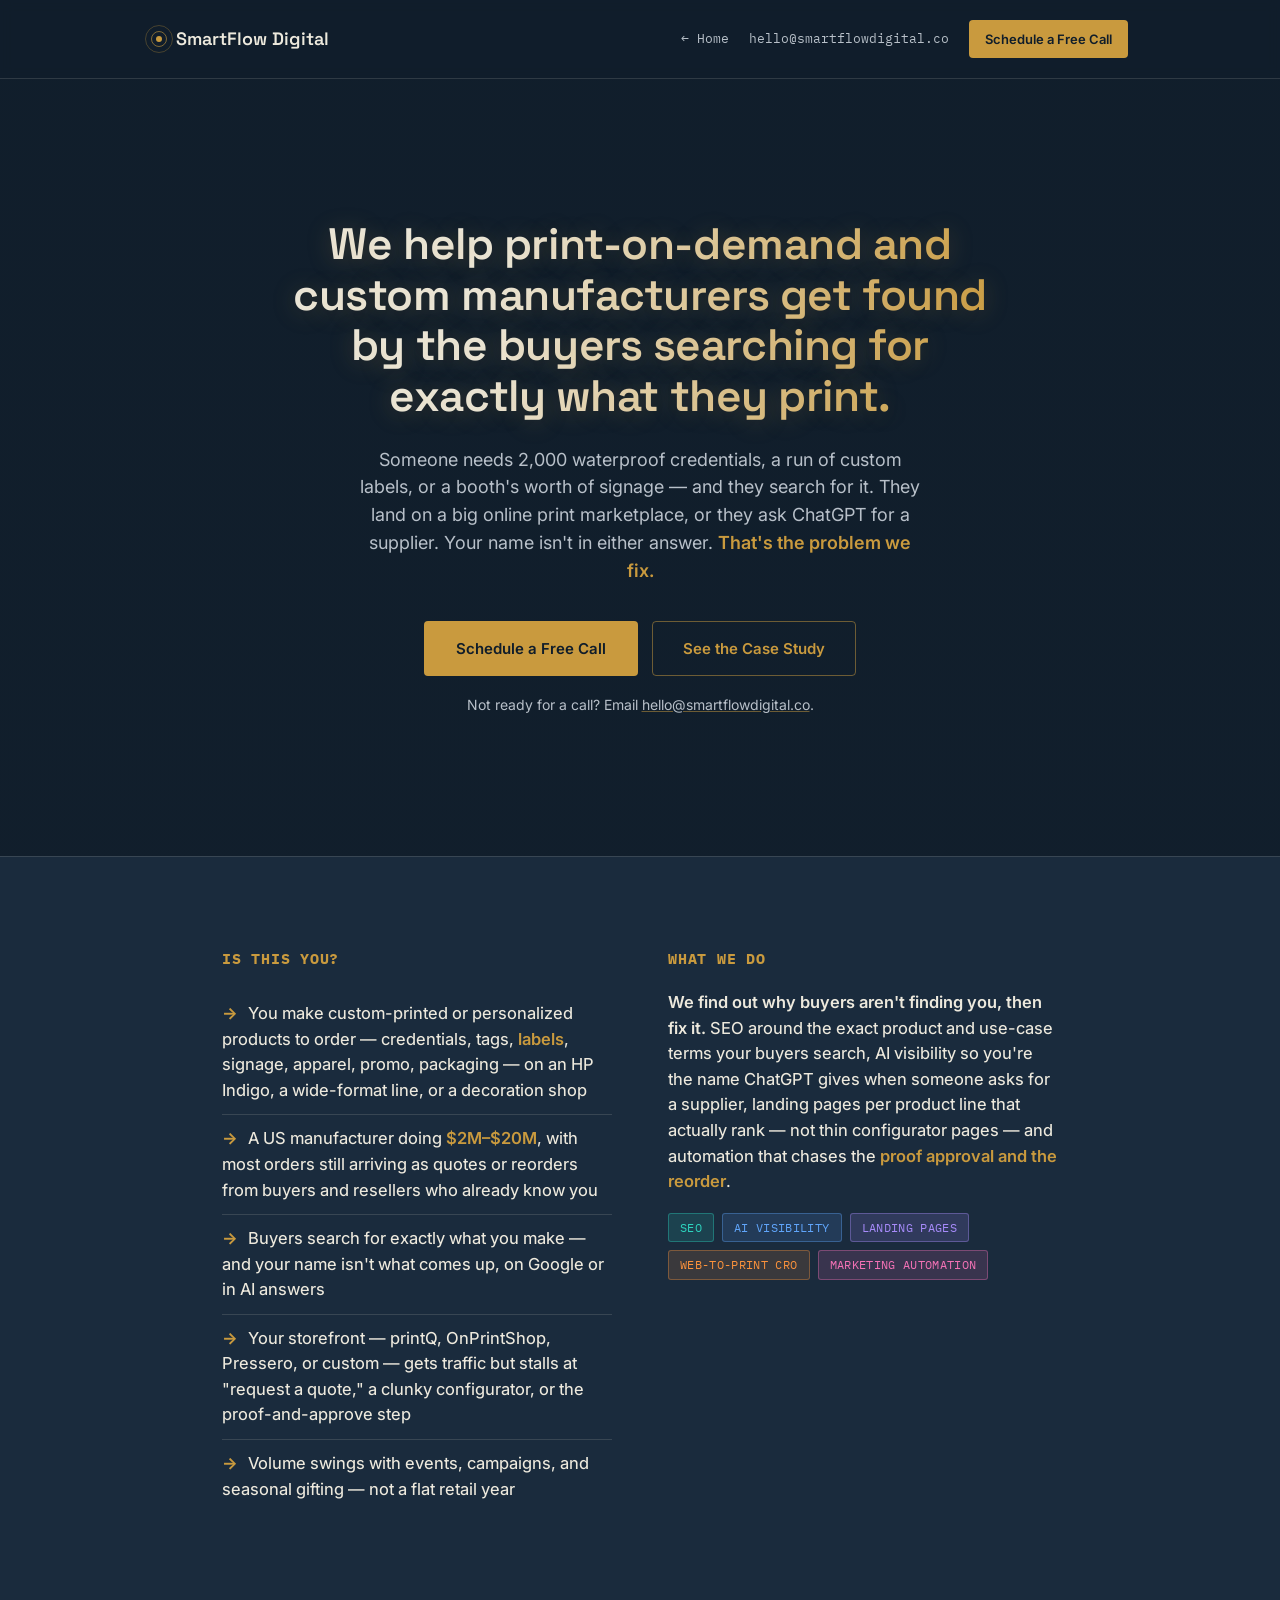
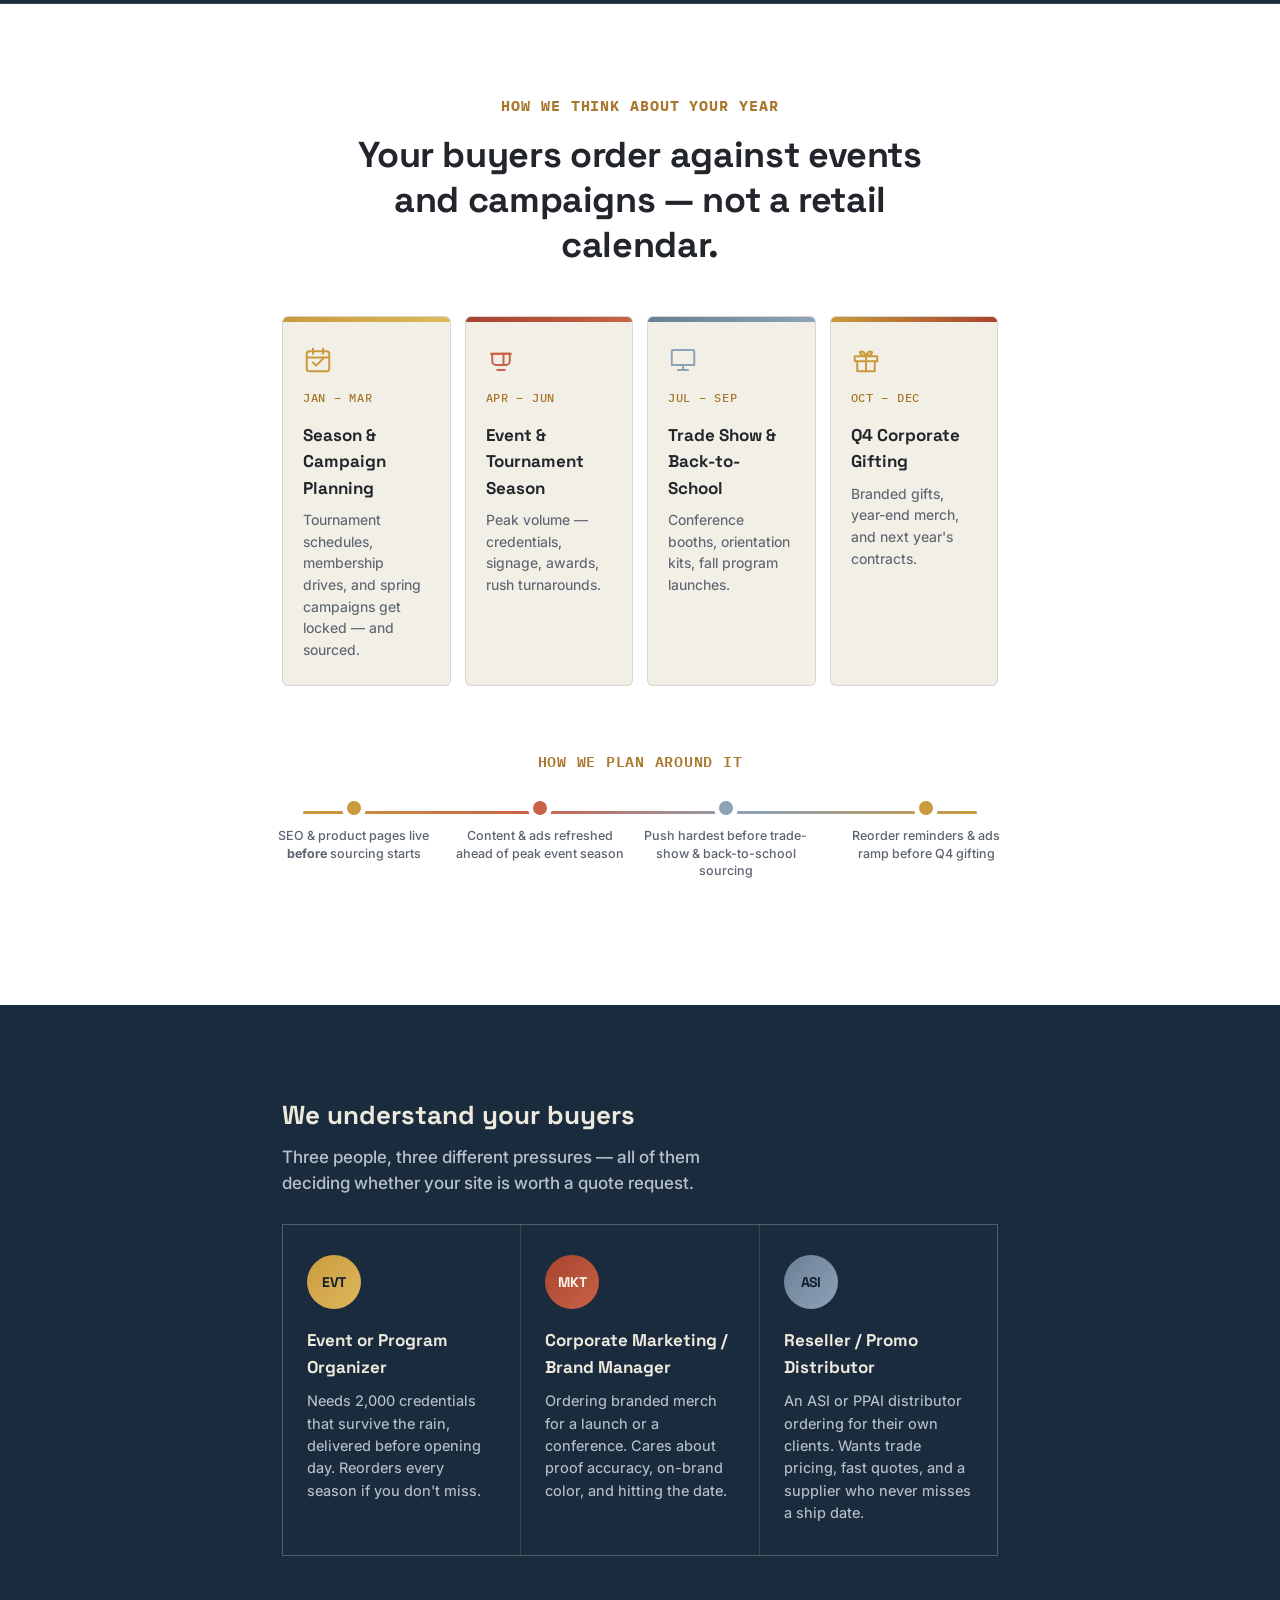
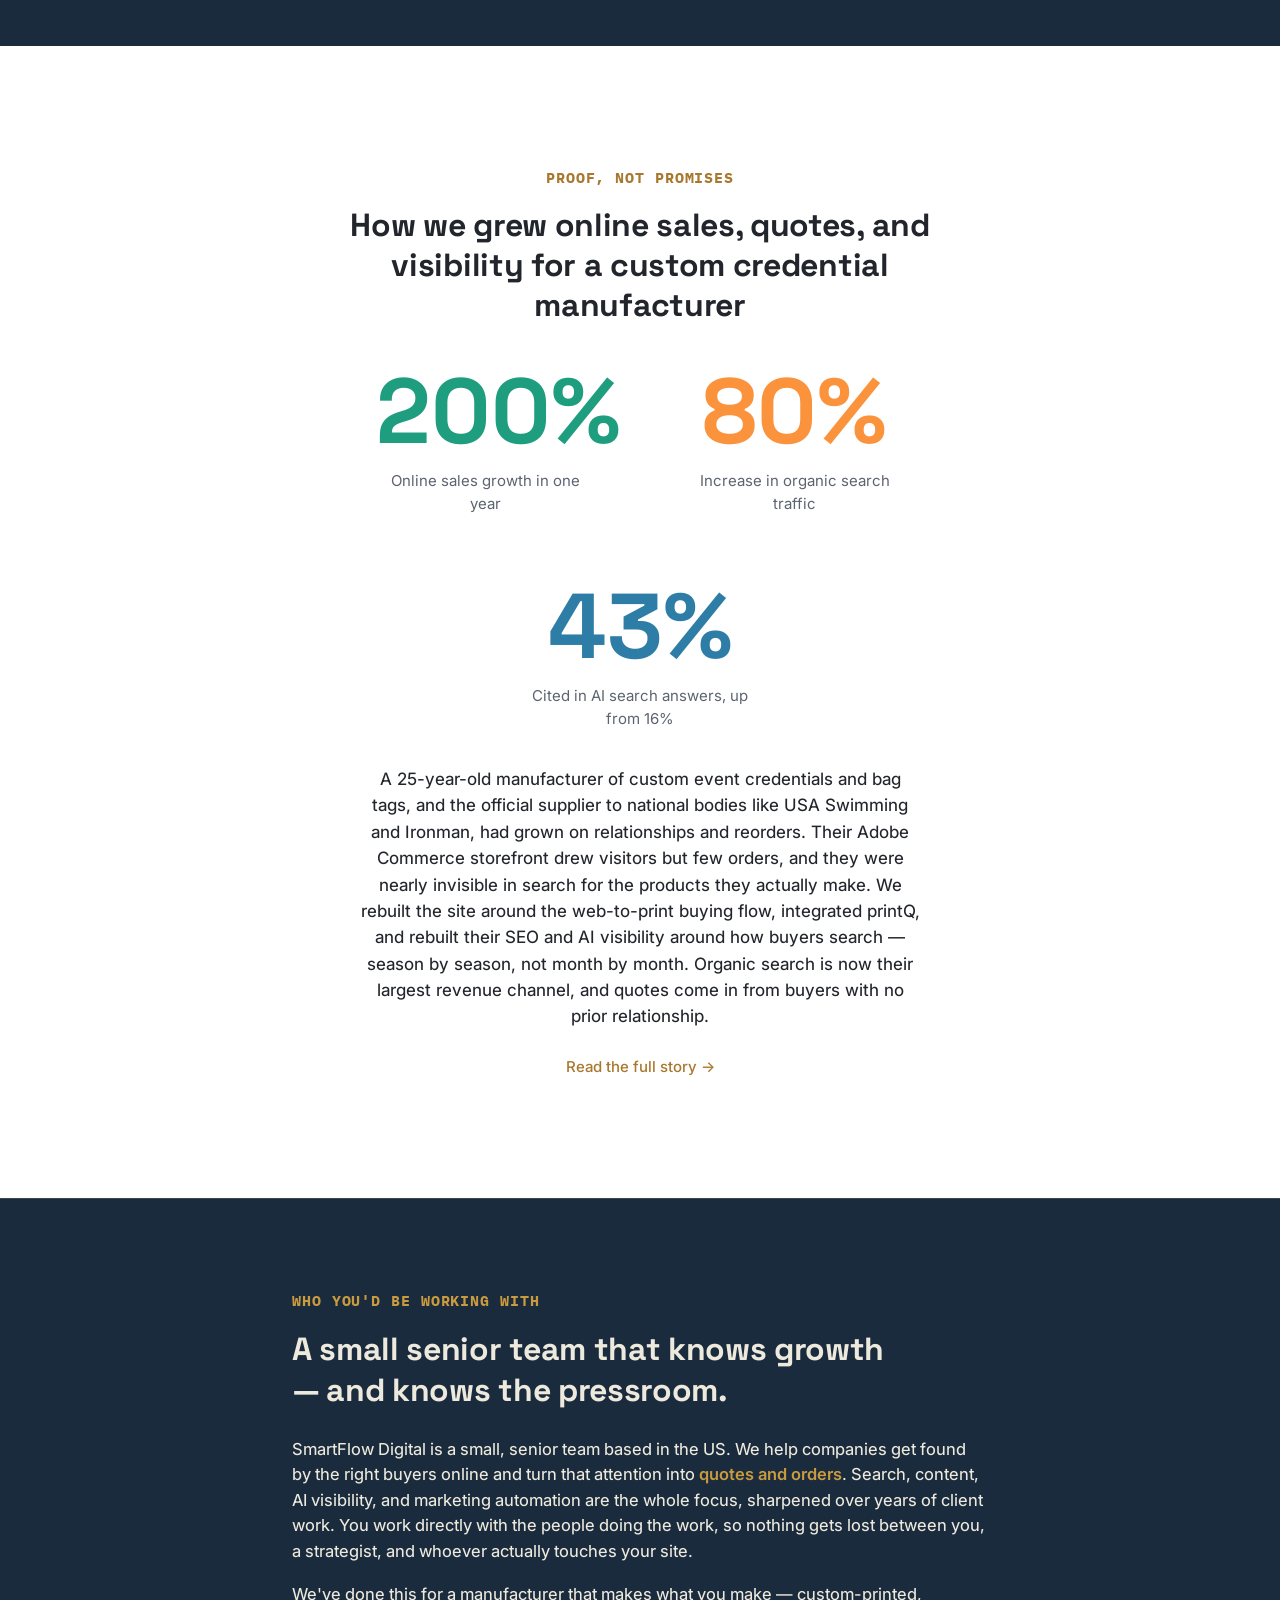
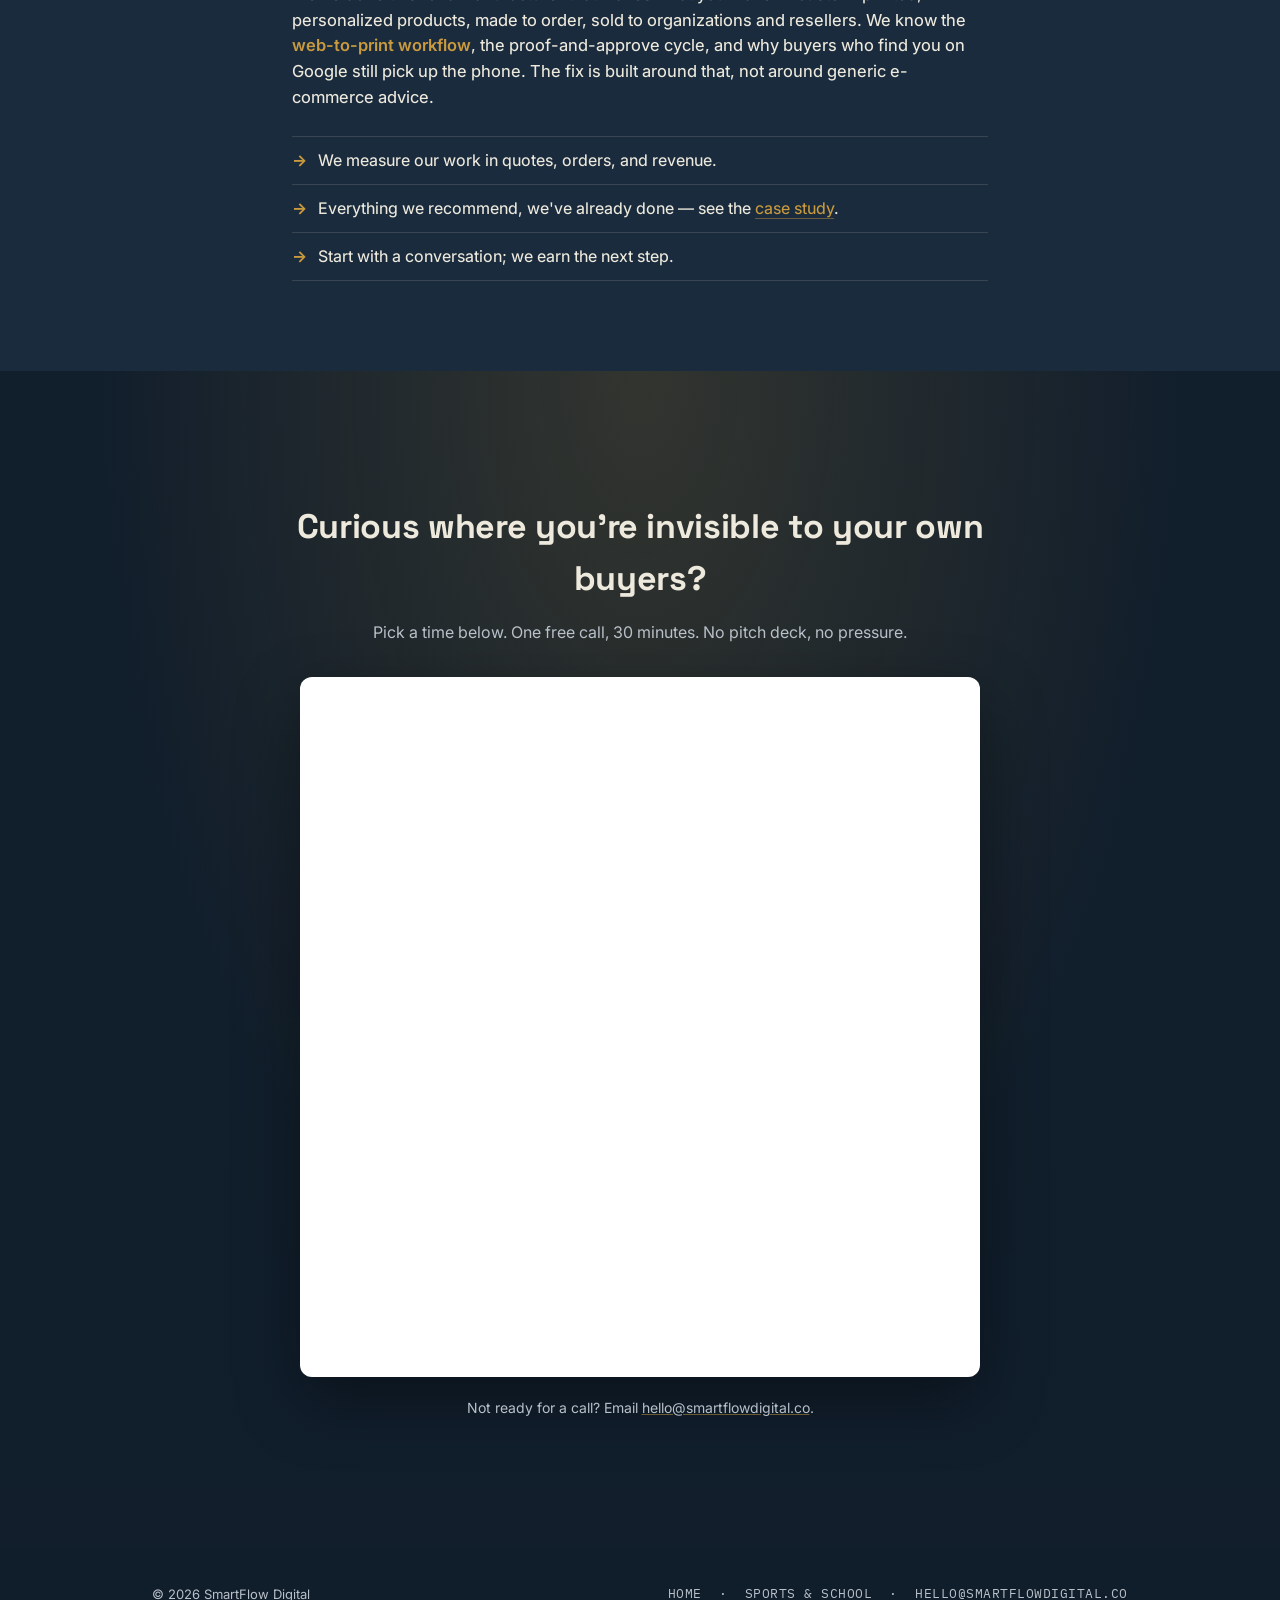
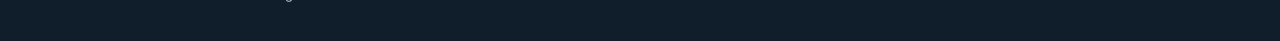
==== commit 0ac63f8c: "Print + home + sports: cut competitor names, familiar-territory section, weak bullets - print: rewri" ====
--- a/print/index.html
+++ b/print/index.html
@@ -53,7 +53,7 @@
 <section class="hero">
   <div class="wrap">
     <h1 class="headline">We help print-on-demand and custom manufacturers get found by the buyers searching for exactly what they print.</h1>
-    <p class="sub">Someone needs 2,000 waterproof credentials, a run of custom labels, or a booth's worth of signage — and they search for it. Right now they find <mark>Vistaprint, 4imprint, or Sticker Mule</mark>. Not you. Same story when they ask ChatGPT for a supplier.</p>
+    <p class="sub">Someone needs 2,000 waterproof credentials, a run of custom labels, or a booth's worth of signage — and they search for it. They land on a big online print marketplace, or they ask ChatGPT for a supplier. Your name isn't in either answer. <mark>That's the problem we fix.</mark></p>
     <div class="cta-row">
       <a class="btn-primary" href="#contact">Schedule a Free Call</a>
       <a class="btn-secondary" href="/case-study.html">See the Case Study</a>
@@ -62,25 +62,16 @@
   </div>
 </section>
 
-<section class="familiar">
-  <div class="wrap">
-    <div class="section-label mono">Familiar territory</div>
-    <p>You run an <strong>HP Indigo</strong>, a wide-format line, or a decoration shop. Your storefront might be a <strong>printQ</strong> integration, an OnPrintShop or Pressero build, or something custom — and either way, buyers don't commit until a proof is approved and a ship date is locked.</p>
-    <p>We've worked inside that exact workflow. For a custom manufacturer we rebuilt the storefront around its <strong>web-to-print</strong> buying flow — a printQ integration on <strong>Adobe Commerce</strong>, feeding an HP Indigo pressroom — and rebuilt their search and AI visibility around how buyers actually look for what they make.</p>
-  </div>
-</section>
-
 <section class="who-what">
   <div class="wrap">
     <div>
       <div class="col-label mono">Is this you?</div>
       <ul>
-        <li><span class="mark">→</span>You make custom-printed or personalized products to order — credentials, tags, <mark>labels</mark>, signage, apparel, promo, packaging</li>
-        <li><span class="mark">→</span><mark>$2M–$20M</mark>, and most orders still arrive as quotes or reorders from buyers and resellers who already know you</li>
-        <li><span class="mark">→</span>Buyers search for exactly what you make — and land on <mark>Vistaprint, 4imprint, or Sticker Mule</mark> instead</li>
-        <li><span class="mark">→</span>Your online store gets traffic but stalls at "request a quote" or a clunky configurator</li>
+        <li><span class="mark">→</span>You make custom-printed or personalized products to order — credentials, tags, <mark>labels</mark>, signage, apparel, promo, packaging — on an HP Indigo, a wide-format line, or a decoration shop</li>
+        <li><span class="mark">→</span>A US manufacturer doing <mark>$2M–$20M</mark>, with most orders still arriving as quotes or reorders from buyers and resellers who already know you</li>
+        <li><span class="mark">→</span>Buyers search for exactly what you make — and your name isn't what comes up, on Google or in AI answers</li>
+        <li><span class="mark">→</span>Your storefront — printQ, OnPrintShop, Pressero, or custom — gets traffic but stalls at "request a quote," a clunky configurator, or the proof-and-approve step</li>
         <li><span class="mark">→</span>Volume swings with events, campaigns, and seasonal gifting — not a flat retail year</li>
-        <li><span class="mark">→</span>US-based, and you want online to be a real revenue channel, not a brochure</li>
       </ul>
     </div>
     <div>
@@ -195,7 +186,7 @@
         <div class="big-num-label">Cited in AI search answers, up from 16%</div>
       </div>
     </div>
-    <p class="proof-story"><mark>Bag Tags, Inc.</mark> — a 25-year-old manufacturer of custom event credentials and bag tags, and the official supplier to national bodies like USA Swimming and Ironman — had grown on relationships and reorders. Their Adobe Commerce storefront drew visitors but few orders, and they were nearly invisible in search for the products they actually make. We rebuilt the site around the web-to-print buying flow, integrated printQ, and rebuilt their SEO and AI visibility around how buyers search — season by season, not month by month. Organic search is now their largest revenue channel, and quotes come in from buyers with no prior relationship.</p>
+    <p class="proof-story">A 25-year-old manufacturer of custom event credentials and bag tags, and the official supplier to national bodies like USA Swimming and Ironman, had grown on relationships and reorders. Their Adobe Commerce storefront drew visitors but few orders, and they were nearly invisible in search for the products they actually make. We rebuilt the site around the web-to-print buying flow, integrated printQ, and rebuilt their SEO and AI visibility around how buyers search — season by season, not month by month. Organic search is now their largest revenue channel, and quotes come in from buyers with no prior relationship.</p>
     <a class="link" href="/case-study.html">Read the full story →</a>
   </div>
 </section>
--- a/assets/site.css
+++ b/assets/site.css
@@ -118,14 +118,6 @@
 .who-what .pill-pink { color: #F472B6; background: rgba(244,114,182,0.14); border-color: rgba(244,114,182,0.36); }
 .who-what .pill-blue { color: #60A5FA; background: rgba(96,165,250,0.14); border-color: rgba(96,165,250,0.36); }
 
-/* Familiar-territory band (vertical pages) */
-.familiar { padding: 64px 0; border-bottom: 1px solid var(--line); }
-.familiar .wrap { max-width: 780px; }
-.familiar .section-label { font-size: 15px; font-weight: 700; color: var(--gold); margin-bottom: 16px; letter-spacing: 0.06em; }
-.familiar p { font-size: 17px; font-weight: 450; color: var(--cream); }
-.familiar p + p { margin-top: 14px; }
-.familiar strong { color: var(--cream); font-weight: 600; }
-
 /* Personas */
 .persona-section { padding: 90px 0; }
 .persona-header { margin-bottom: 28px; }
@@ -207,7 +199,6 @@
   h1.headline { font-size: 30px; }
   .who-what { padding: 60px 0; }
   .who-what .wrap { grid-template-columns: 1fr; gap: 40px; }
-  .familiar { padding: 48px 0; }
   .persona-section { padding: 60px 0; }
   .persona-grid { grid-template-columns: 1fr; }
   .proof { padding: 80px 0; }
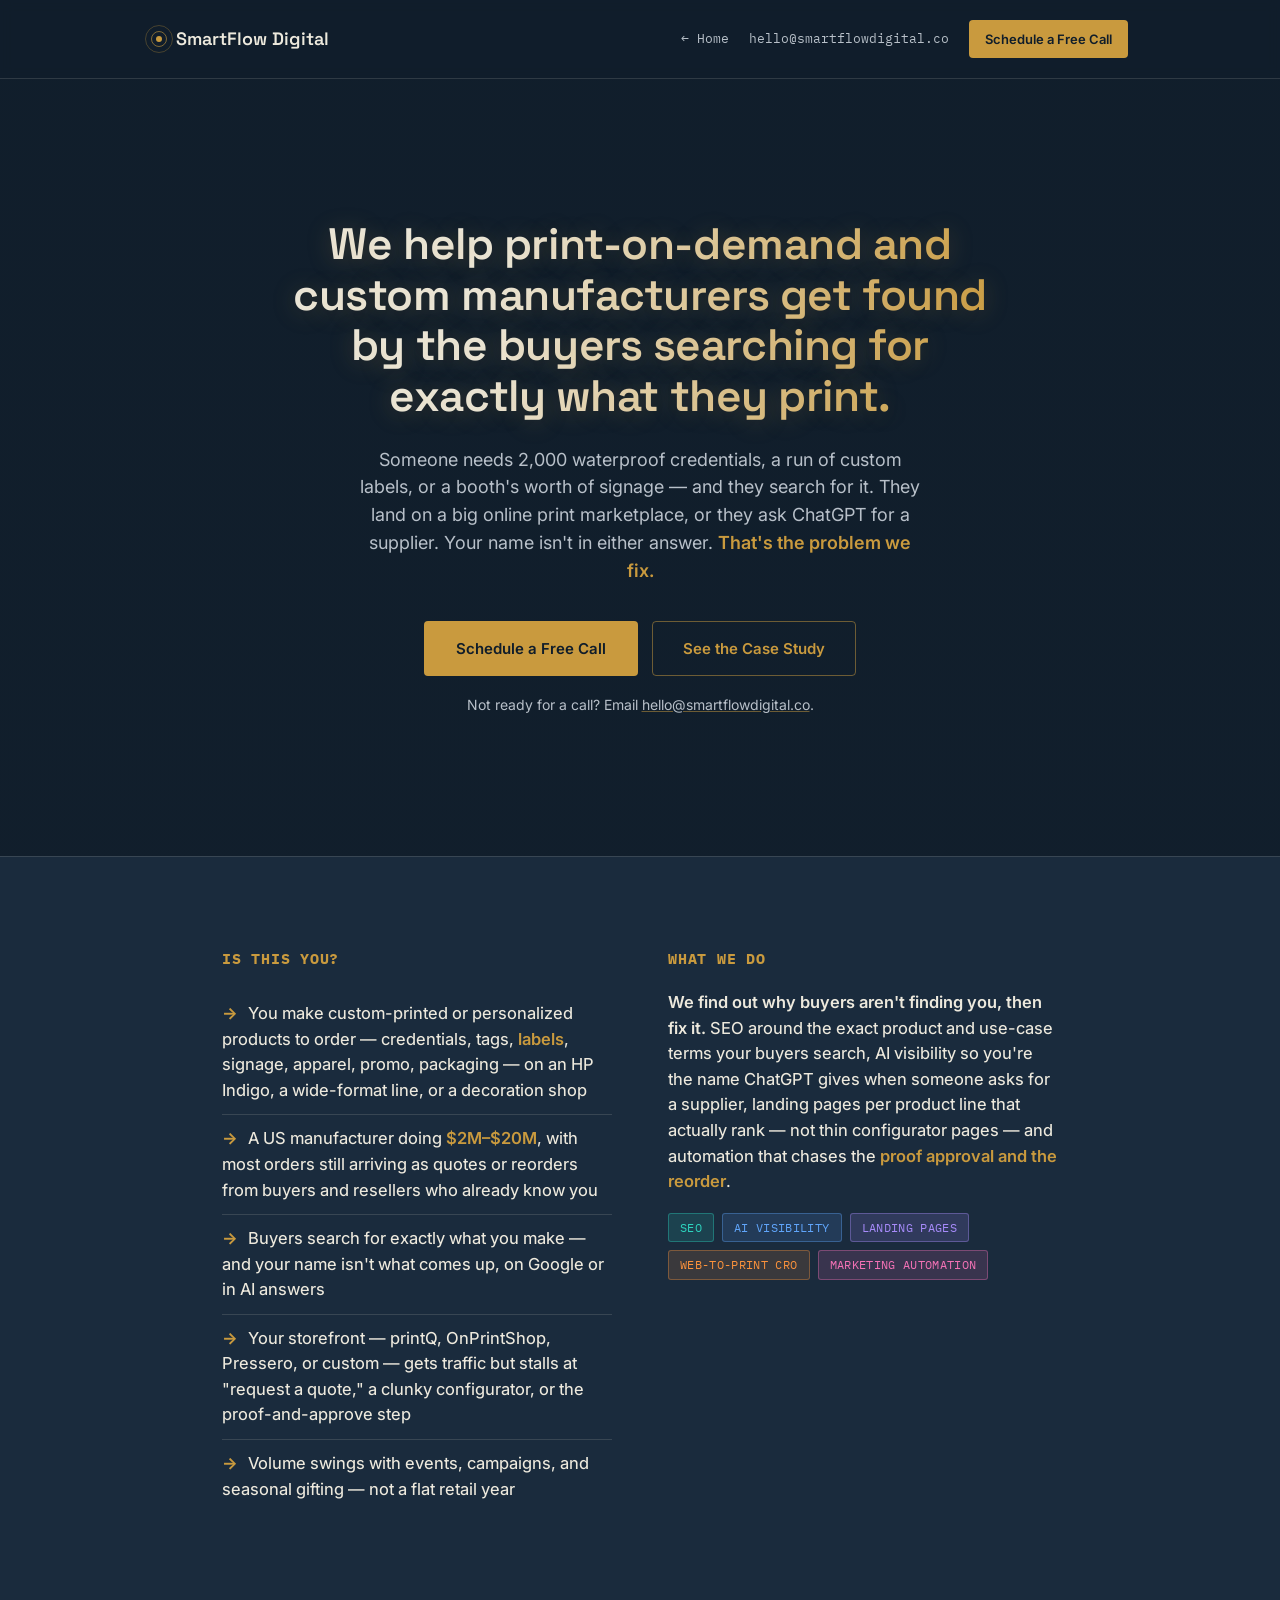
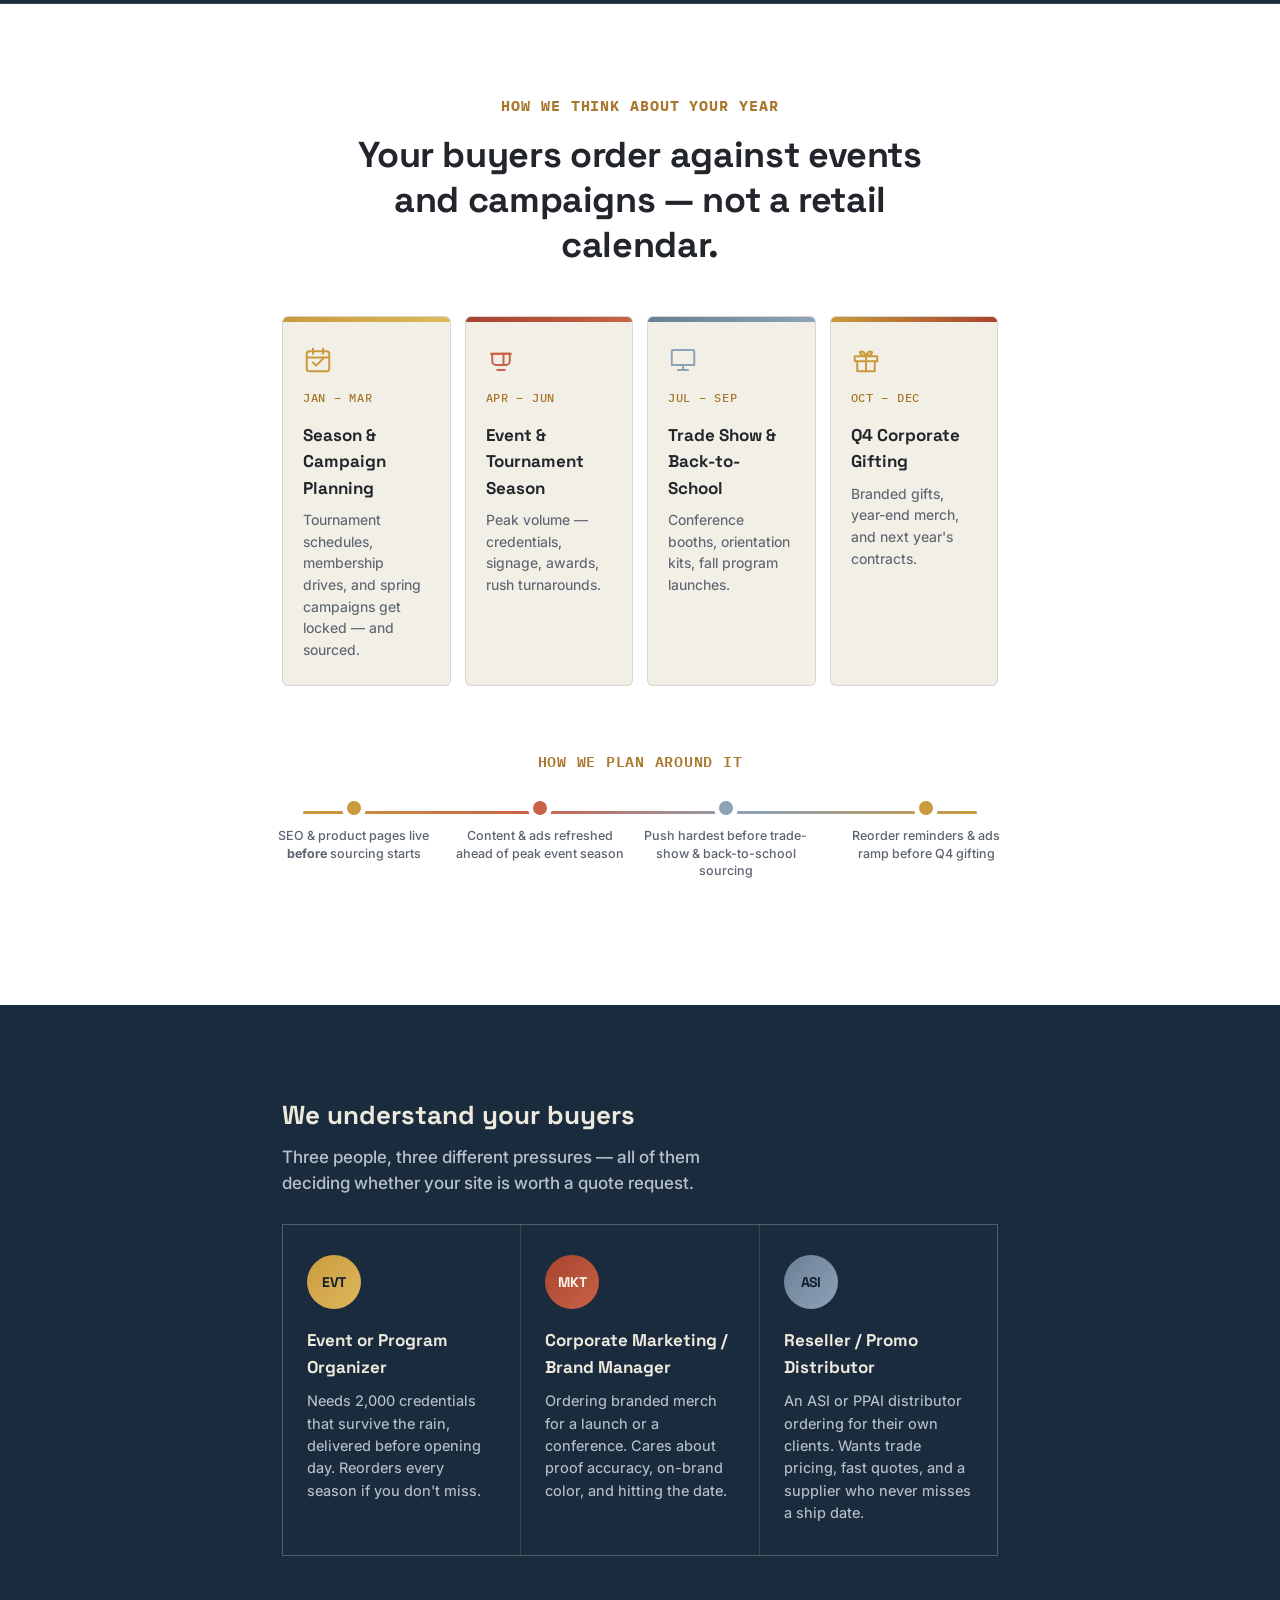
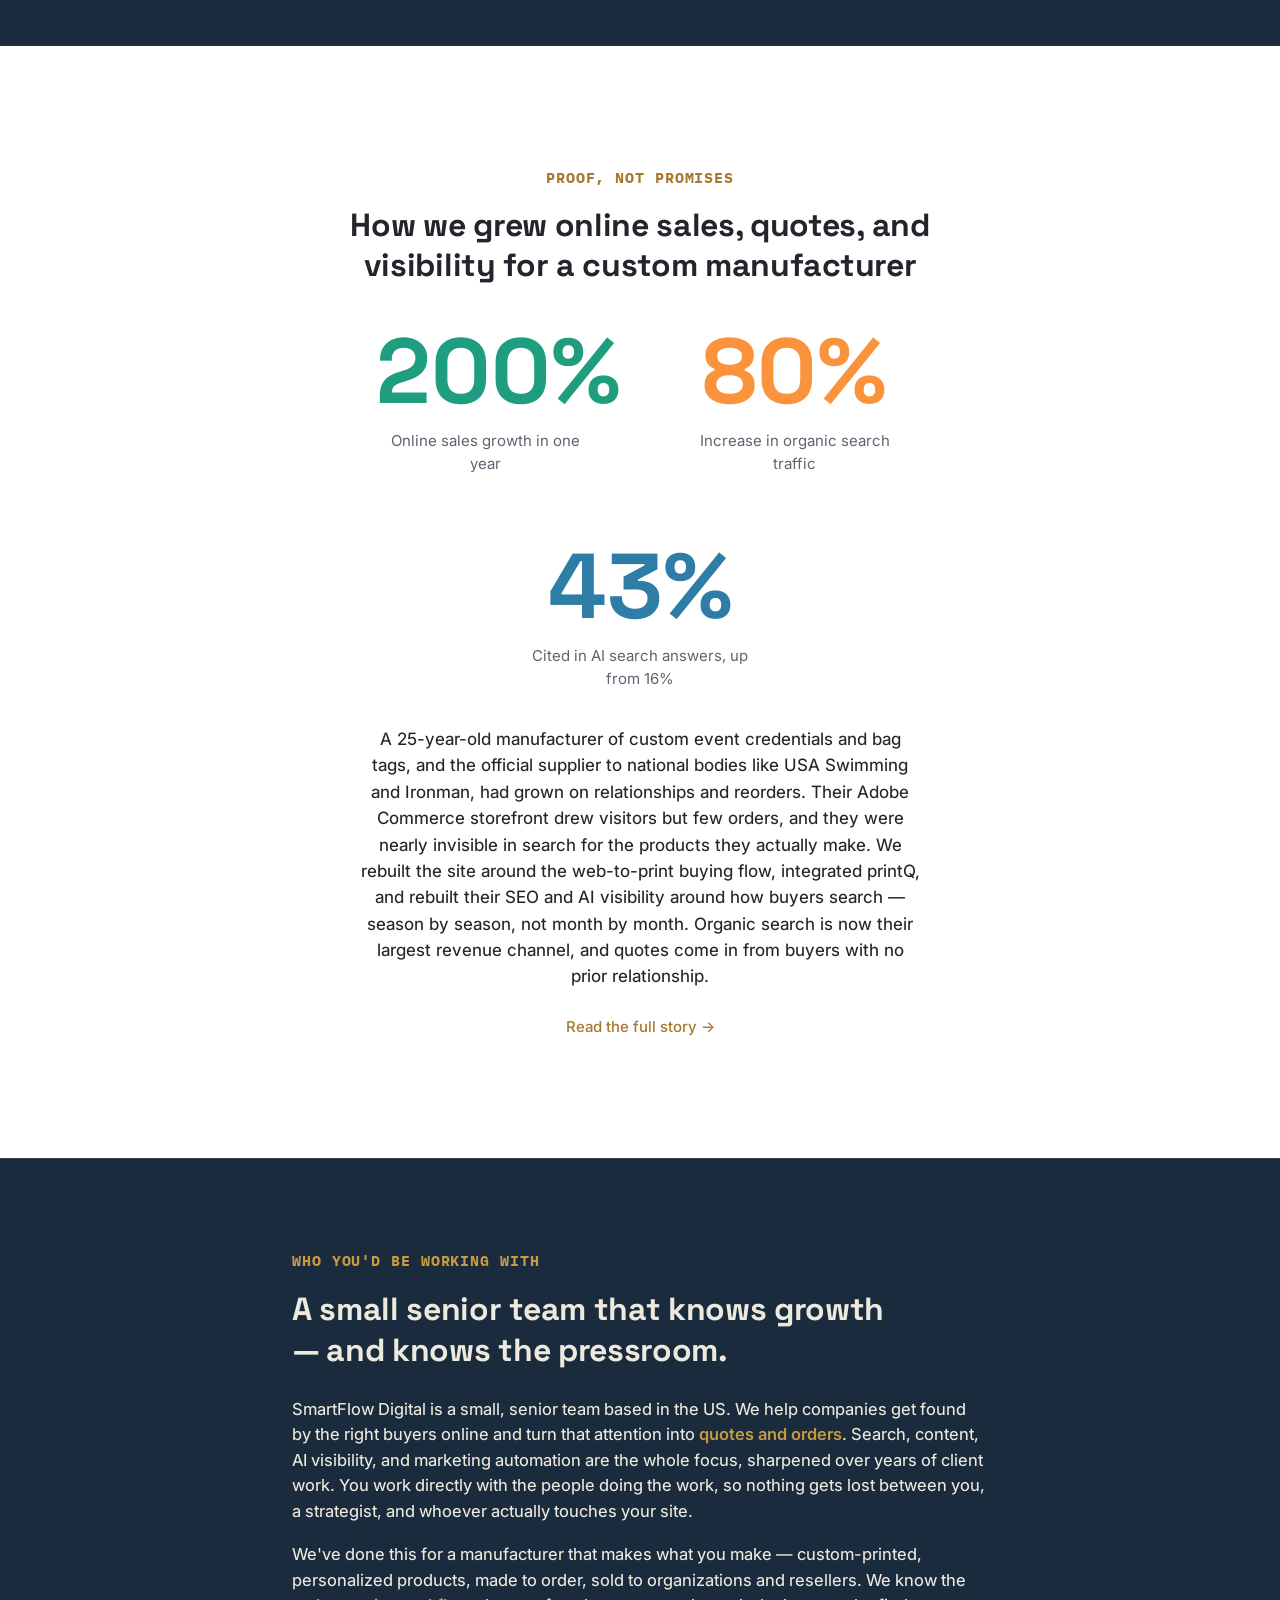
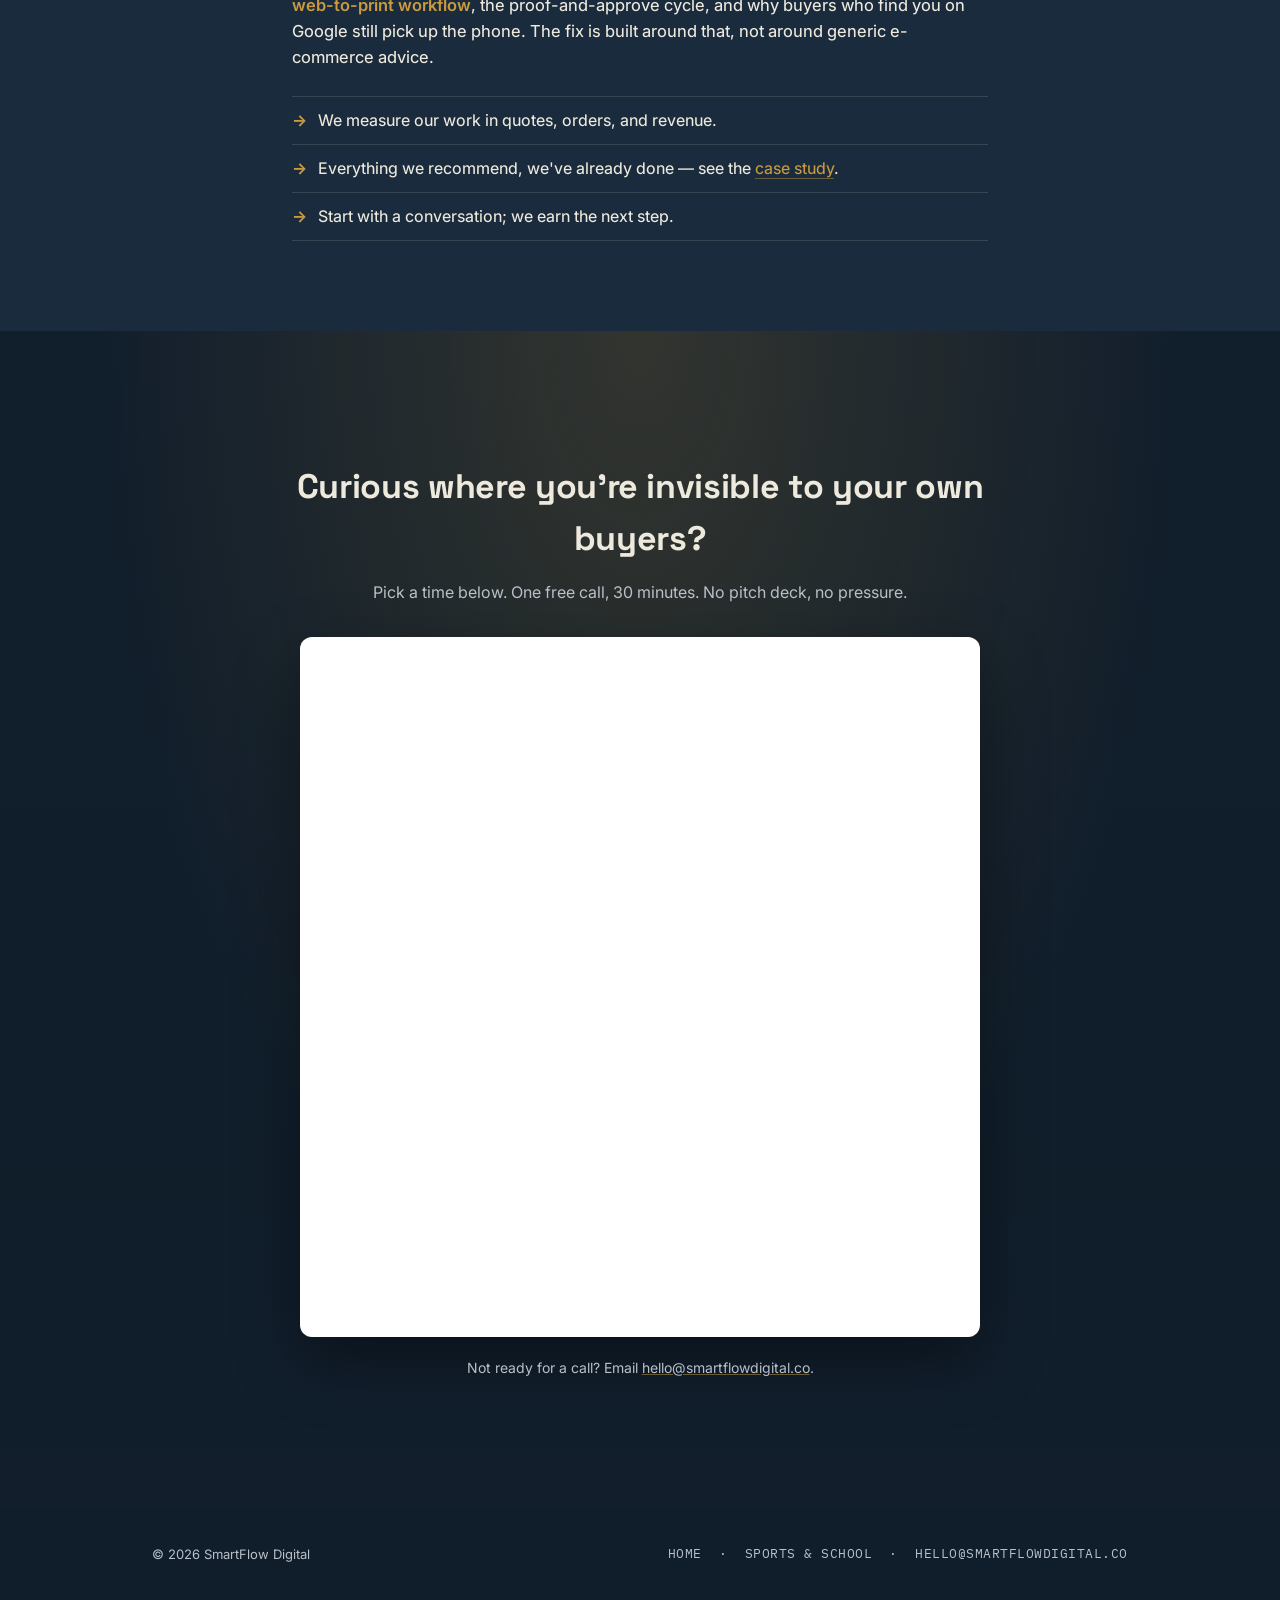
==== commit 8c1e3017: "workflow: new hero headline, real chatbot screenshot, generalize client to "a custom manufacturer" C" ====
--- a/print/index.html
+++ b/print/index.html
@@ -171,7 +171,7 @@
 <section class="proof light-panel">
   <div class="wrap">
     <div class="section-label mono">Proof, not promises</div>
-    <h2>How we grew online sales, quotes, and visibility for a custom credential manufacturer</h2>
+    <h2>How we grew online sales, quotes, and visibility for a custom manufacturer</h2>
     <div class="stat-row">
       <div class="stat">
         <div class="big-num">200%</div>
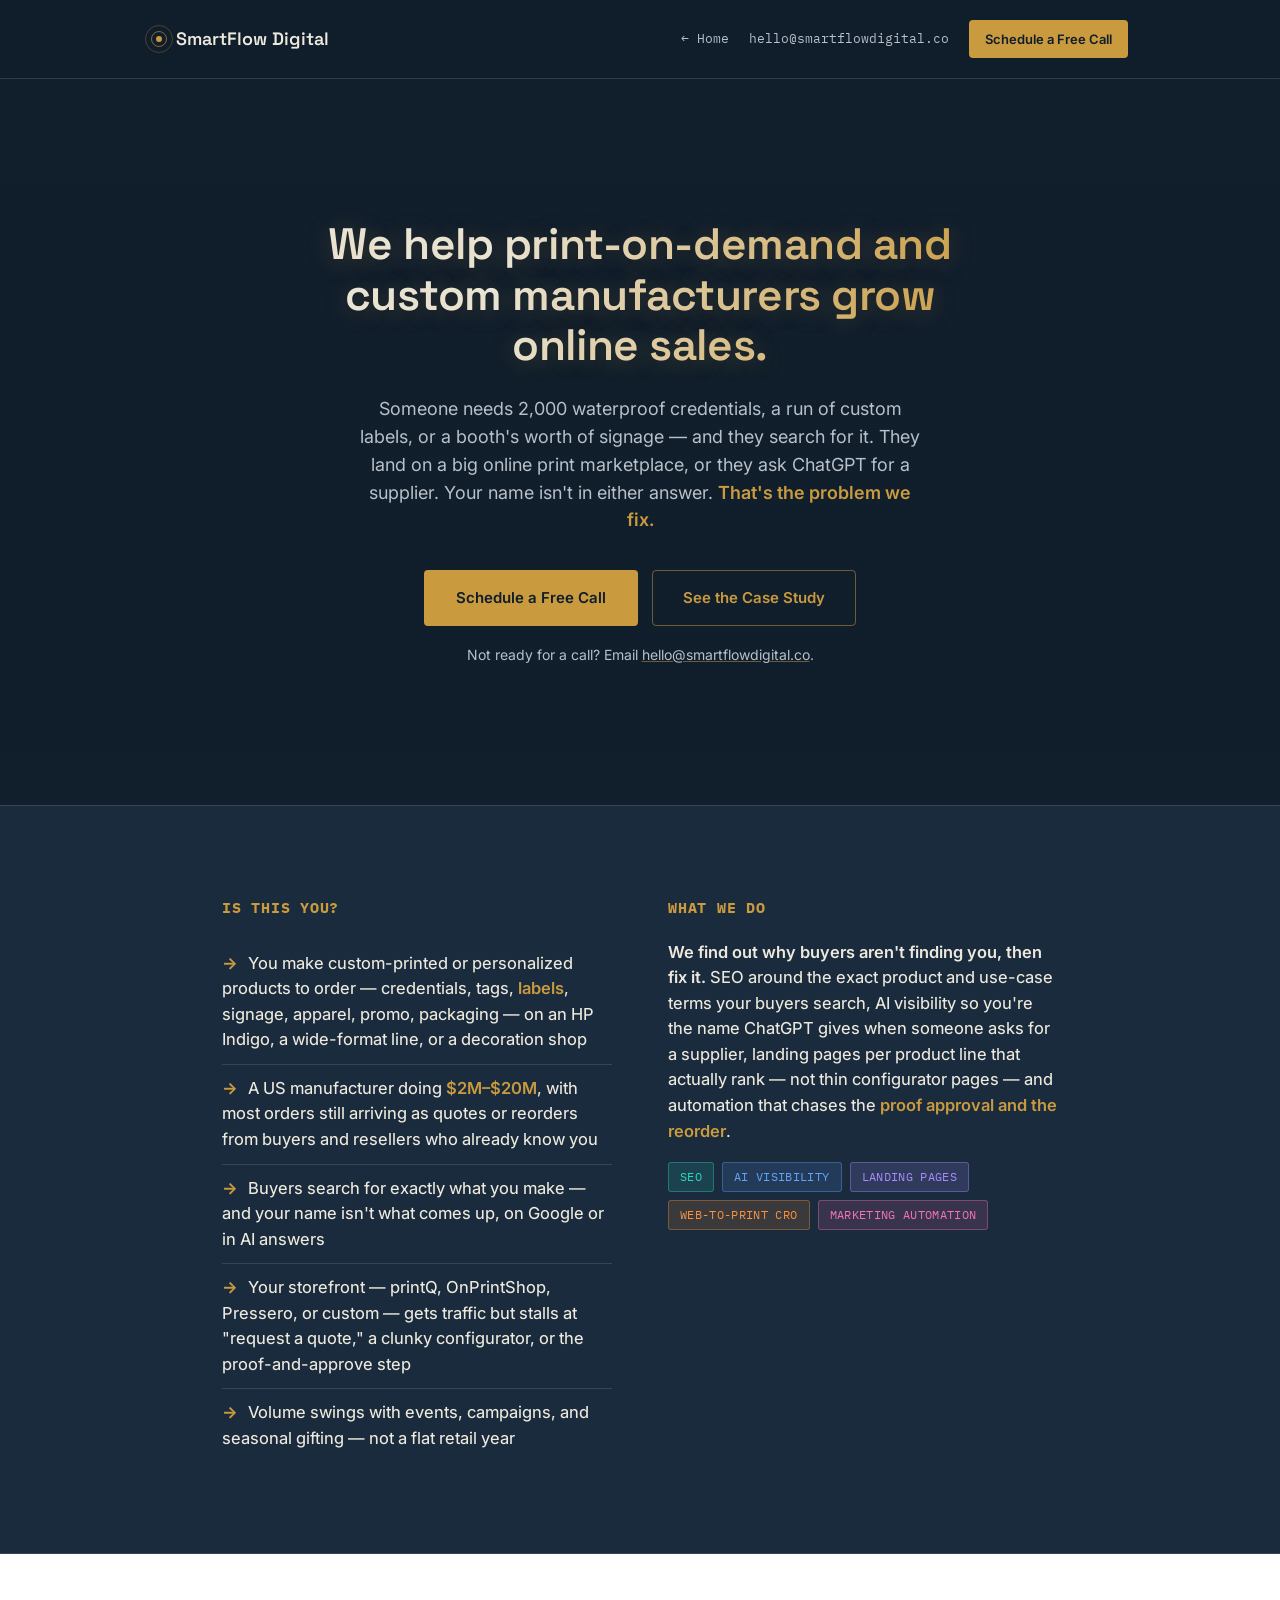
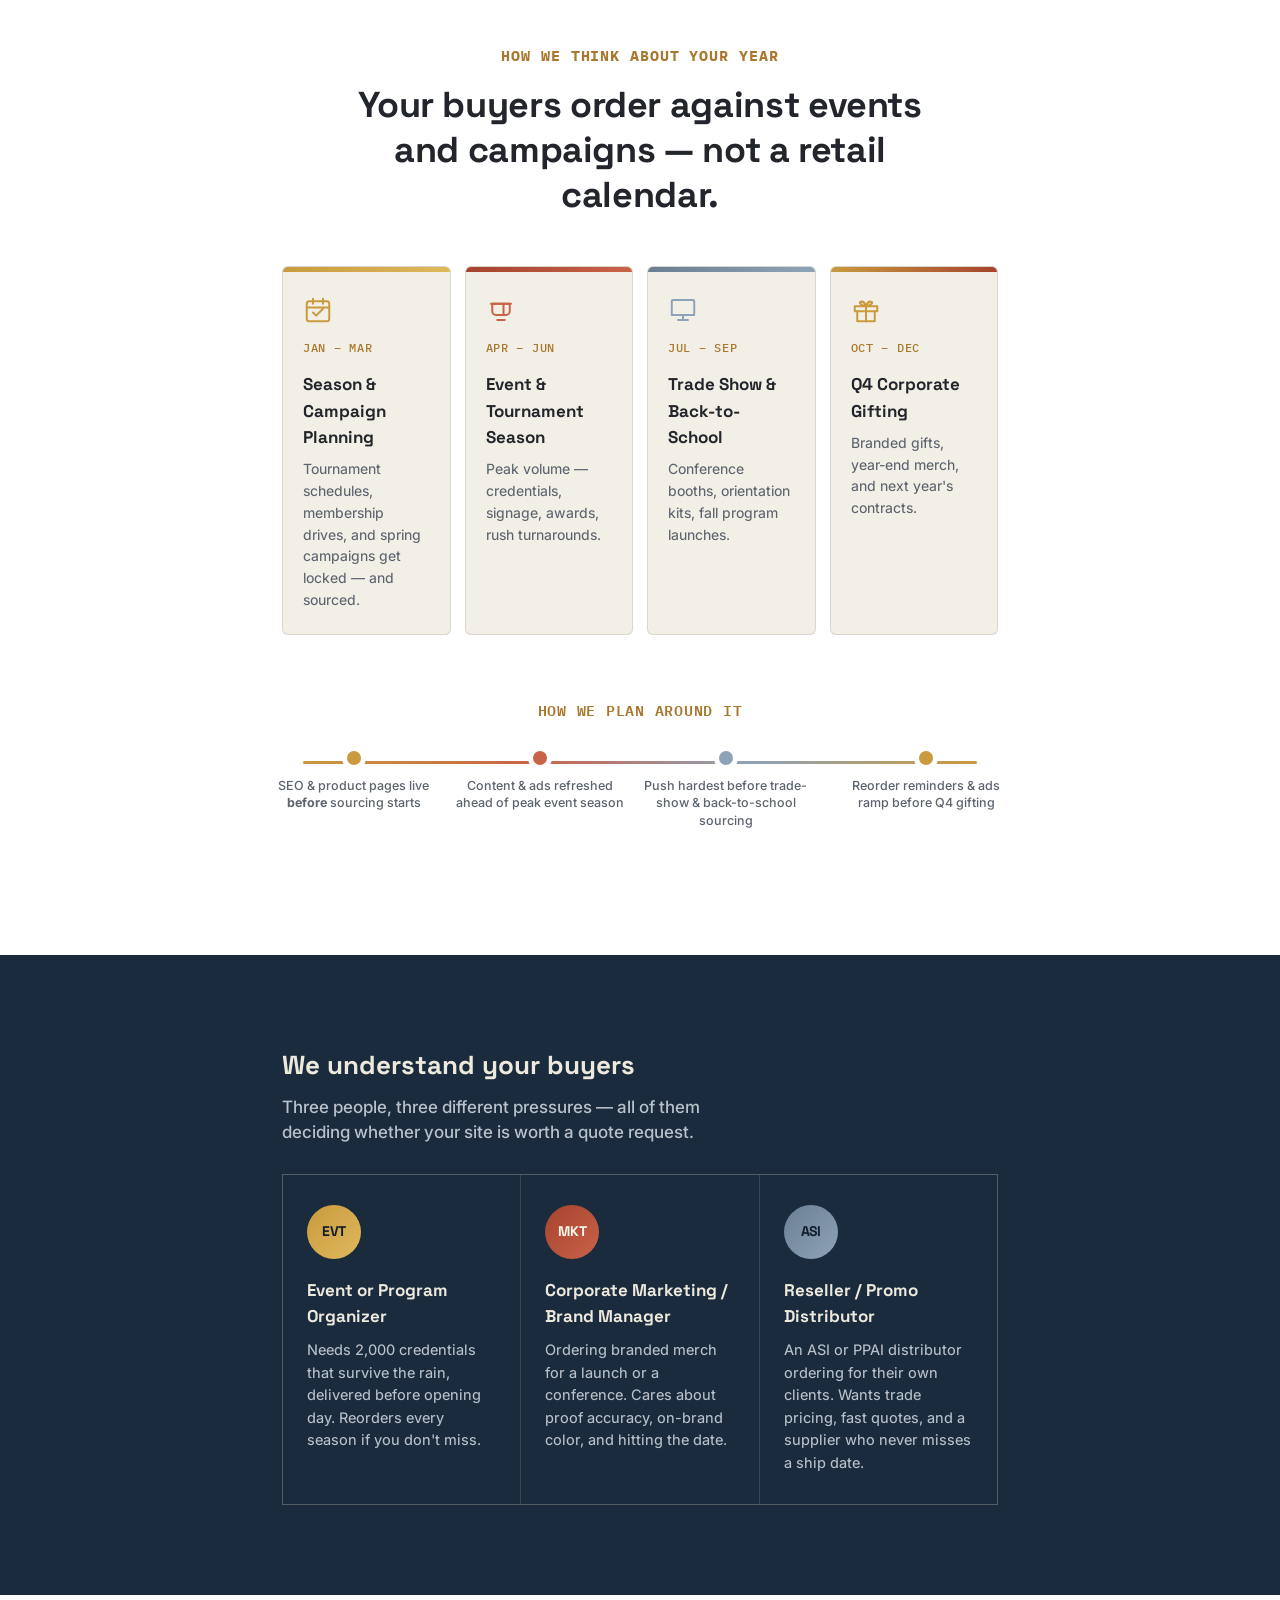
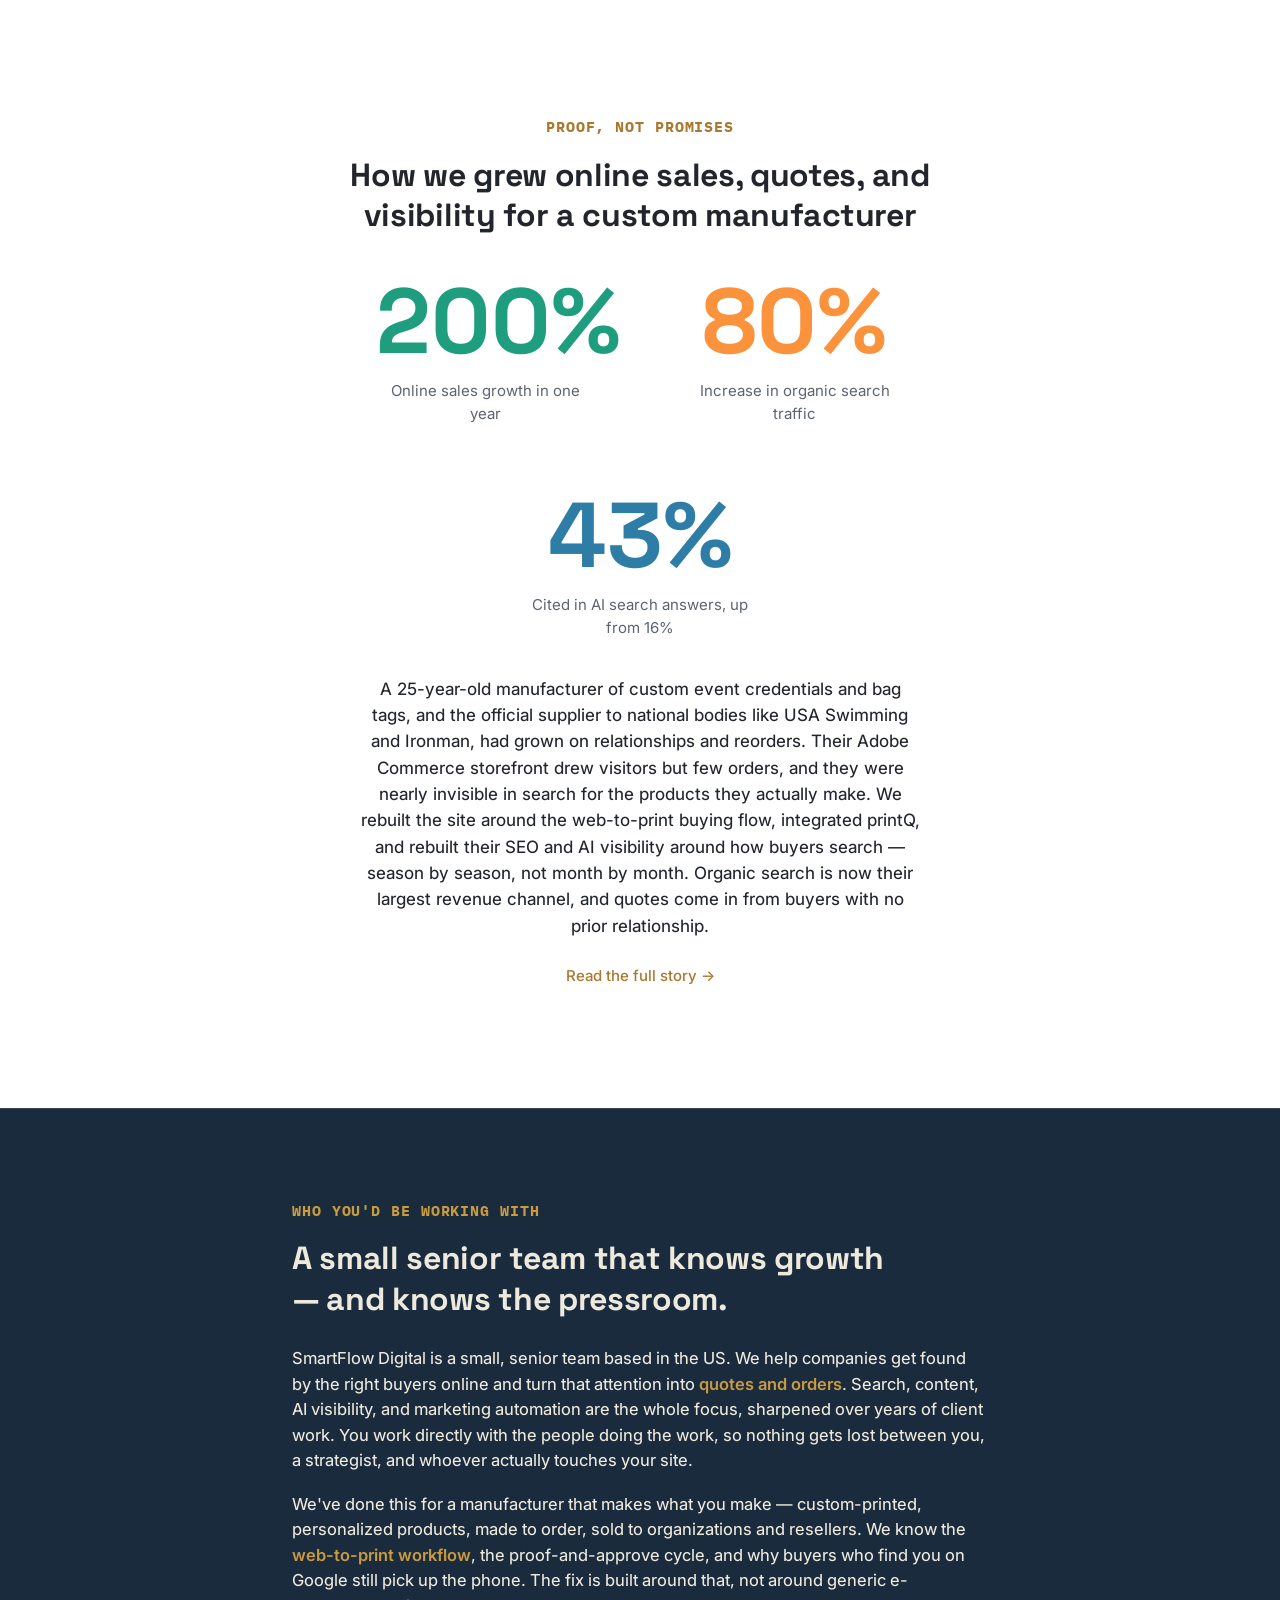
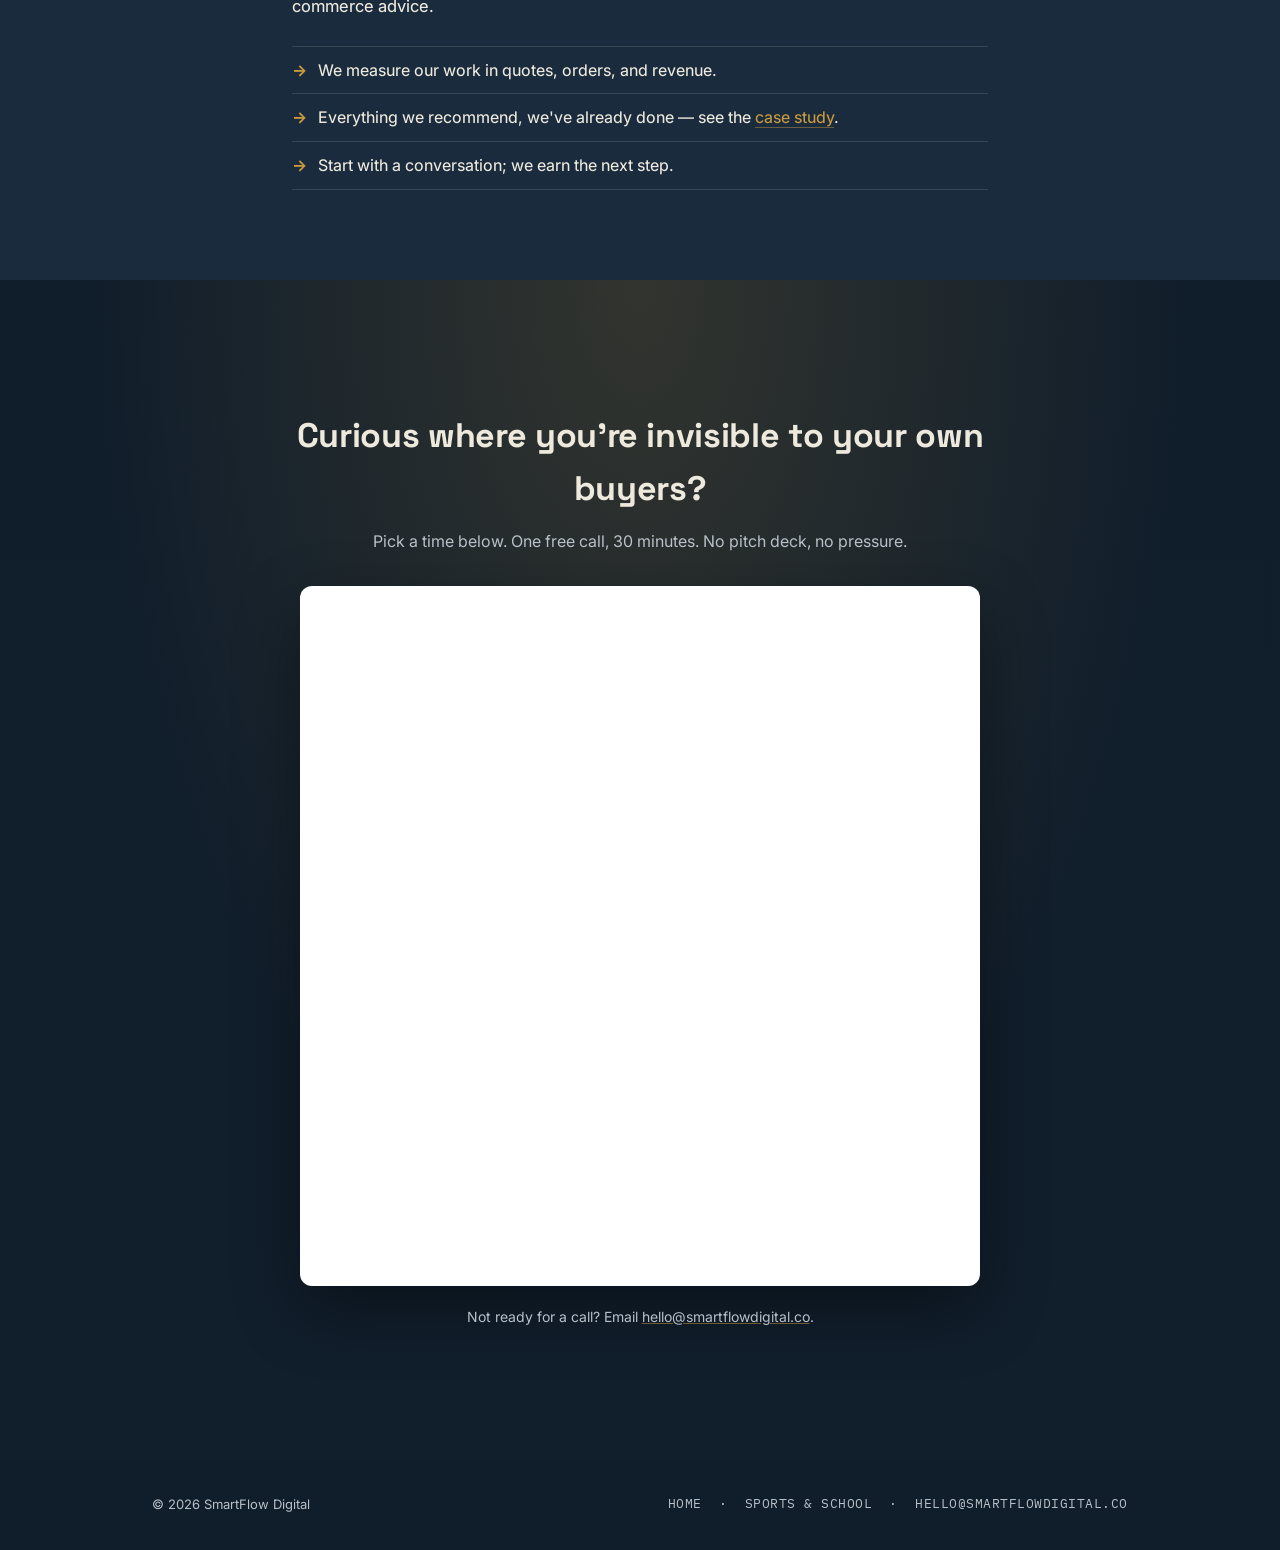
==== commit 4645b024: "sports + print: hero headline to the "grow online sales" pattern, audience kept Co-Authored-By: Clau" ====
--- a/print/index.html
+++ b/print/index.html
@@ -52,7 +52,7 @@
 
 <section class="hero">
   <div class="wrap">
-    <h1 class="headline">We help print-on-demand and custom manufacturers get found by the buyers searching for exactly what they print.</h1>
+    <h1 class="headline">We help print-on-demand and custom manufacturers grow online sales.</h1>
     <p class="sub">Someone needs 2,000 waterproof credentials, a run of custom labels, or a booth's worth of signage — and they search for it. They land on a big online print marketplace, or they ask ChatGPT for a supplier. Your name isn't in either answer. <mark>That's the problem we fix.</mark></p>
     <div class="cta-row">
       <a class="btn-primary" href="#contact">Schedule a Free Call</a>
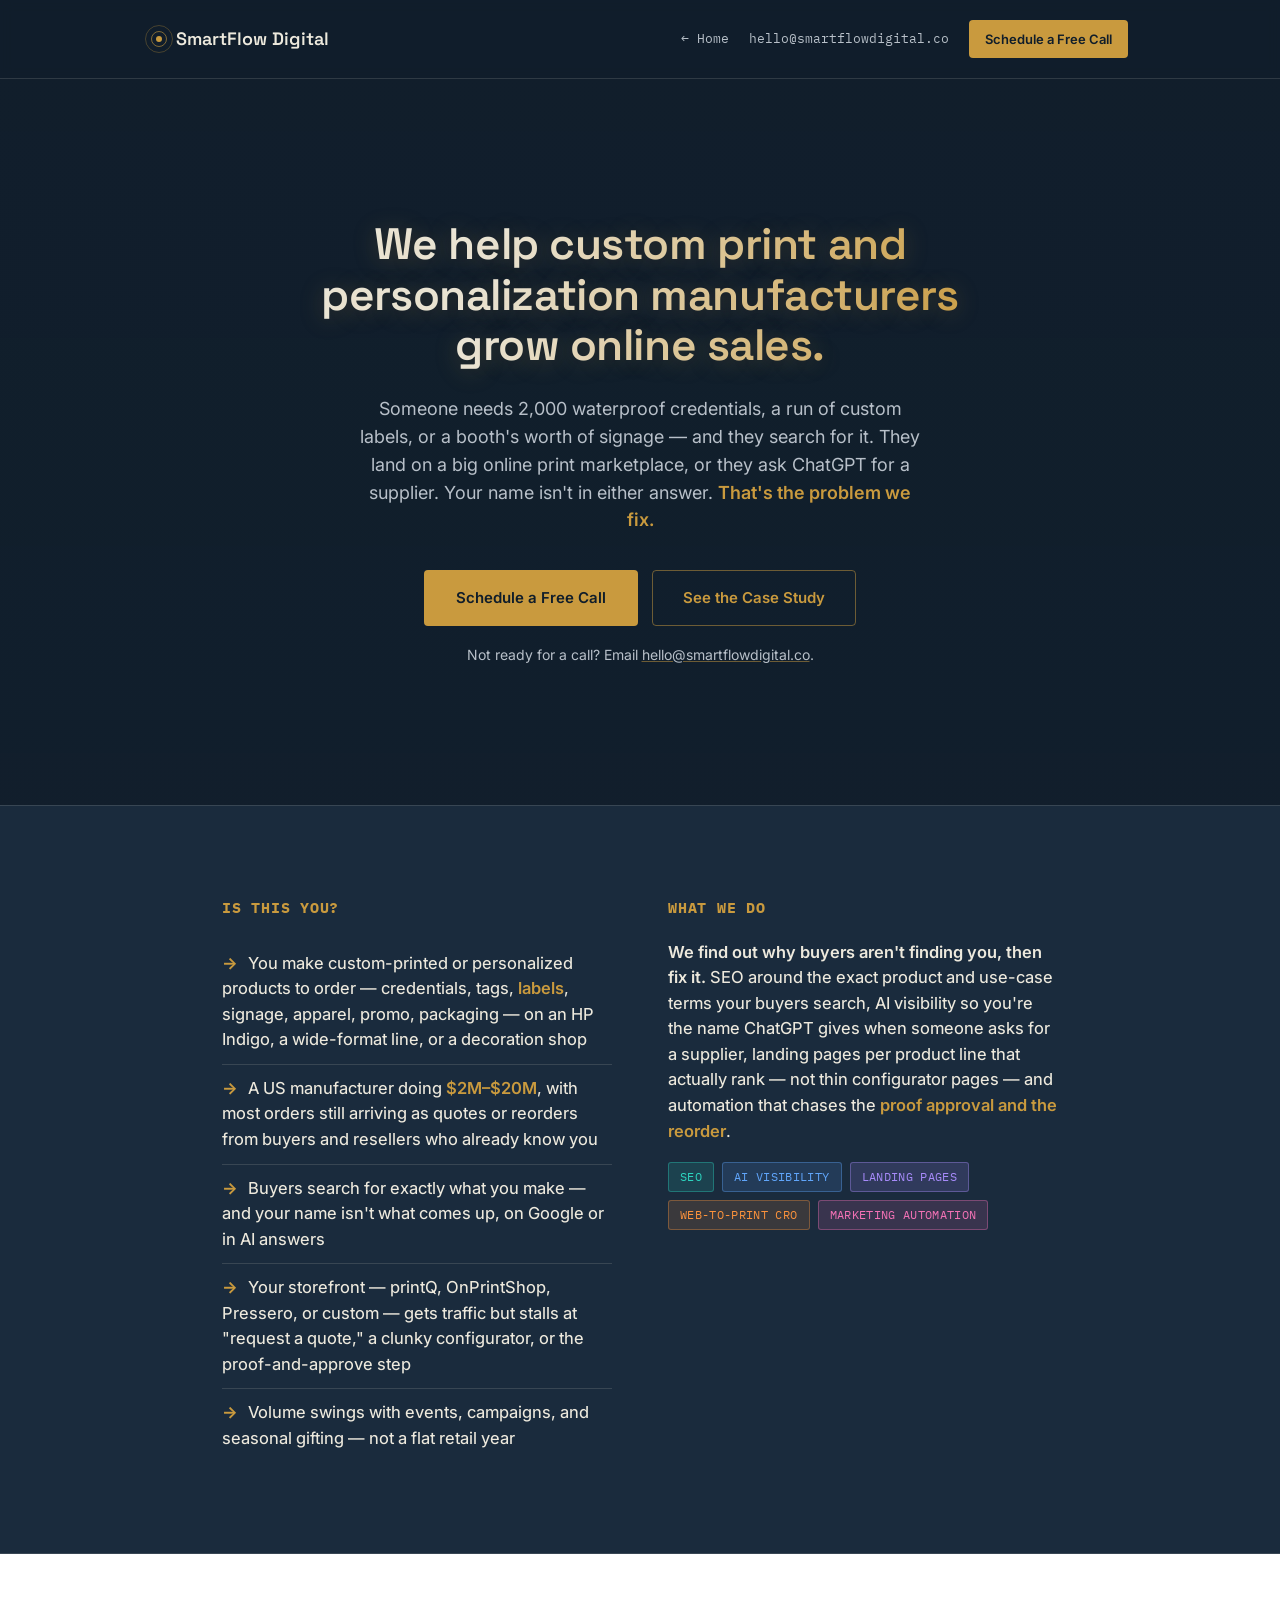
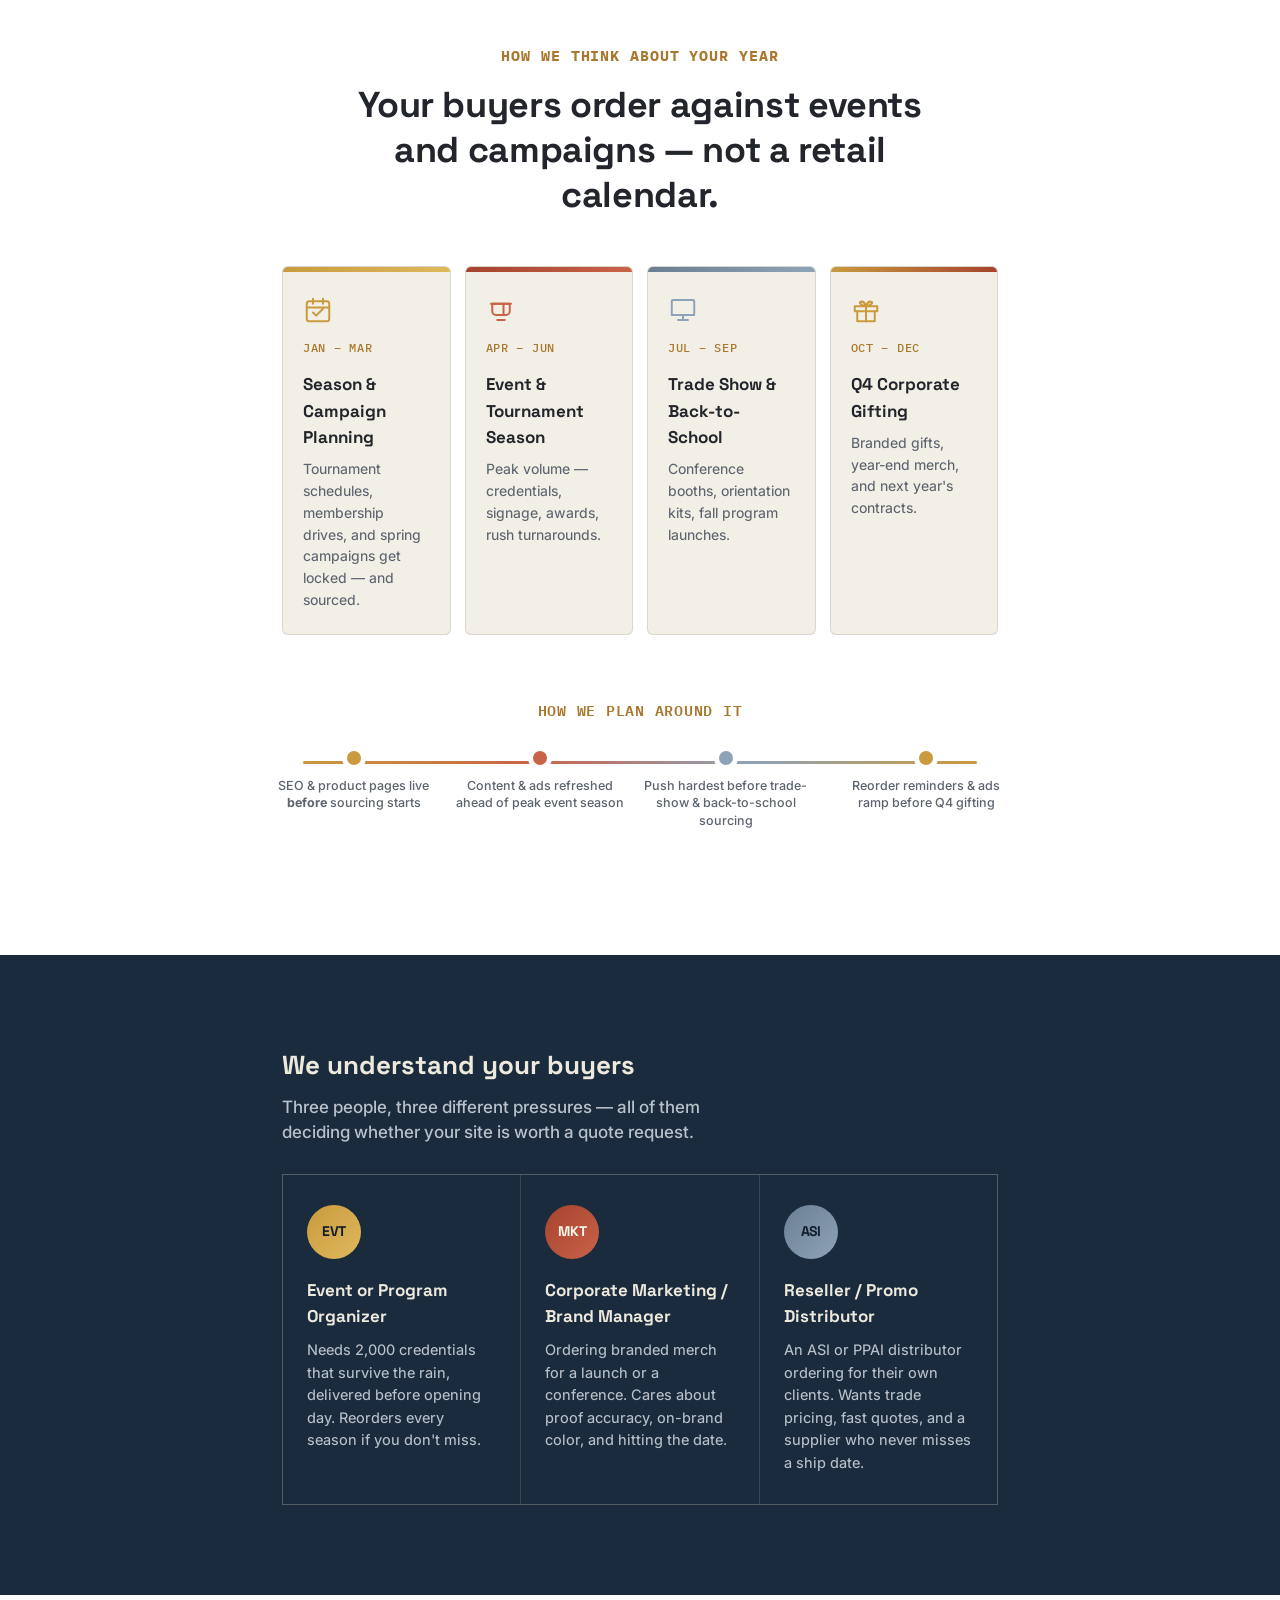
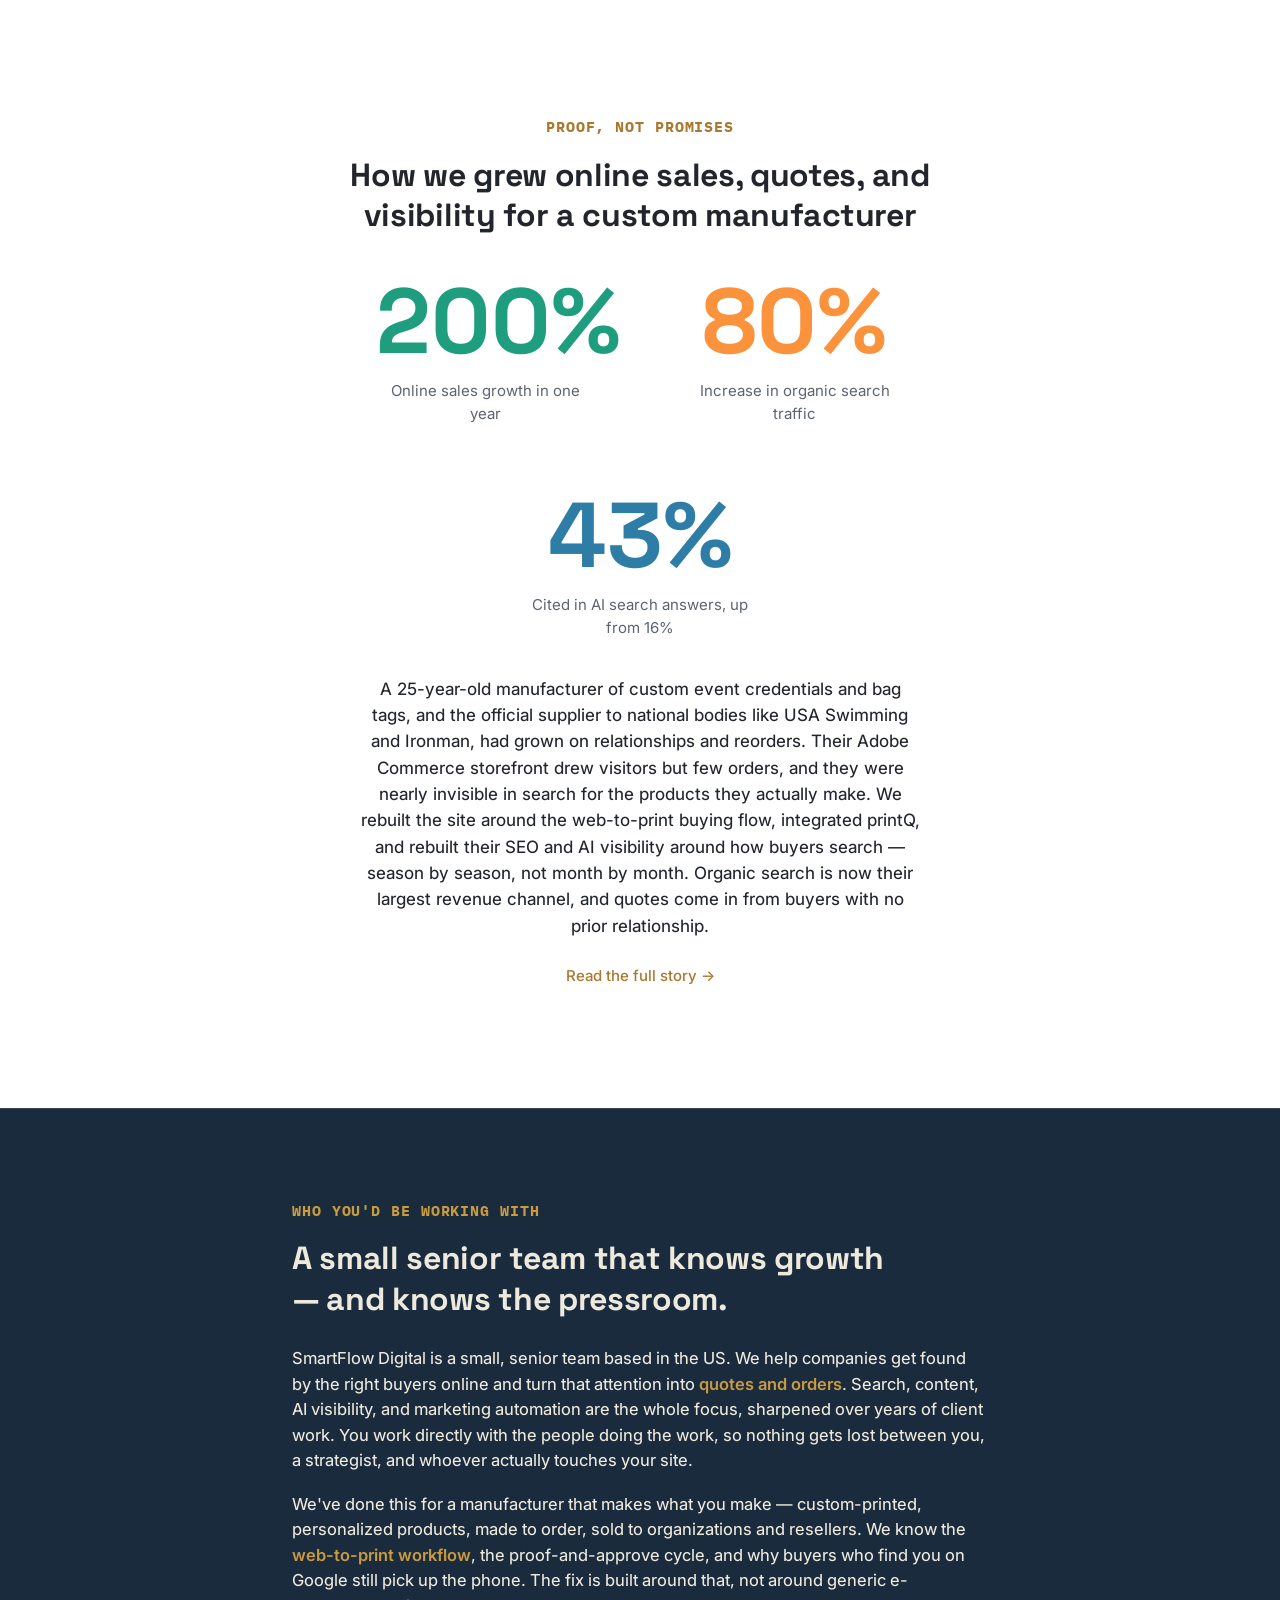
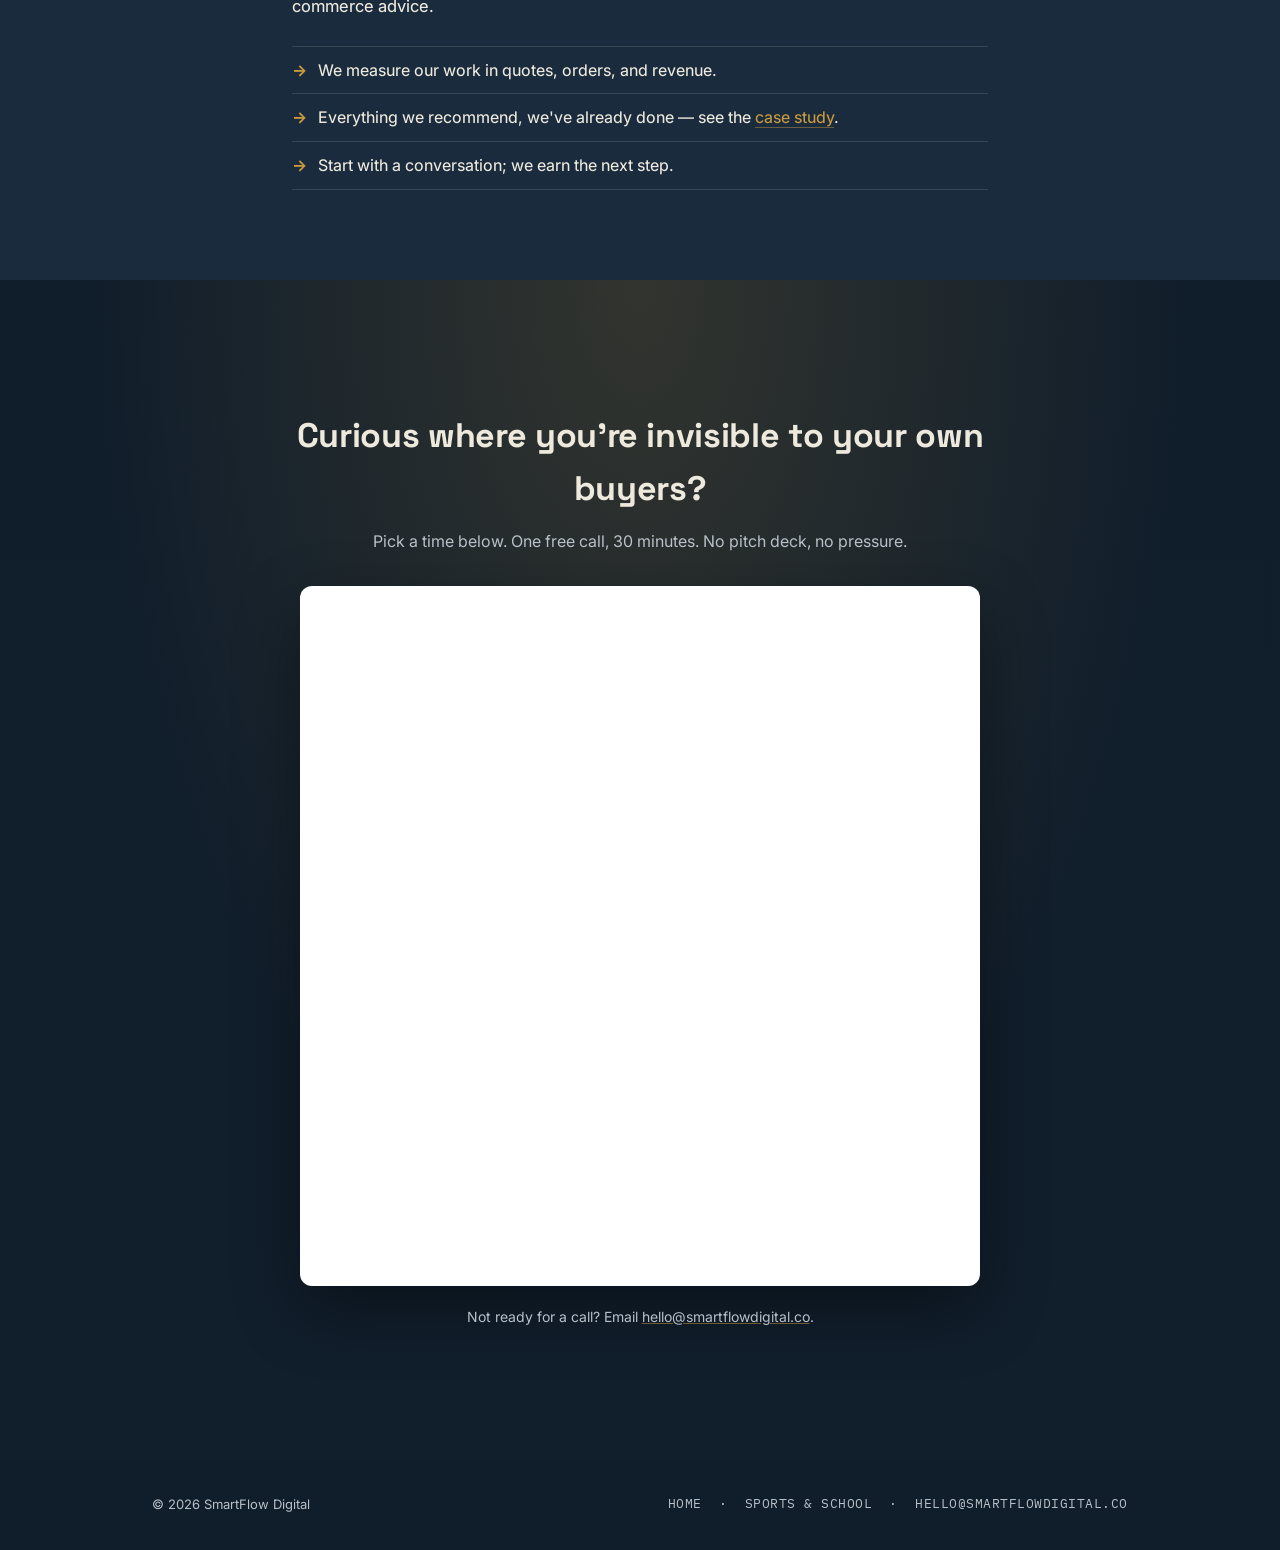
==== commit 694ab4e8: "print: hero headline -> "custom print and personalization manufacturers" Co-Authored-By: Claude Sonn" ====
--- a/print/index.html
+++ b/print/index.html
@@ -52,7 +52,7 @@
 
 <section class="hero">
   <div class="wrap">
-    <h1 class="headline">We help print-on-demand and custom manufacturers grow online sales.</h1>
+    <h1 class="headline">We help custom print and personalization manufacturers grow online sales.</h1>
     <p class="sub">Someone needs 2,000 waterproof credentials, a run of custom labels, or a booth's worth of signage — and they search for it. They land on a big online print marketplace, or they ask ChatGPT for a supplier. Your name isn't in either answer. <mark>That's the problem we fix.</mark></p>
     <div class="cta-row">
       <a class="btn-primary" href="#contact">Schedule a Free Call</a>
